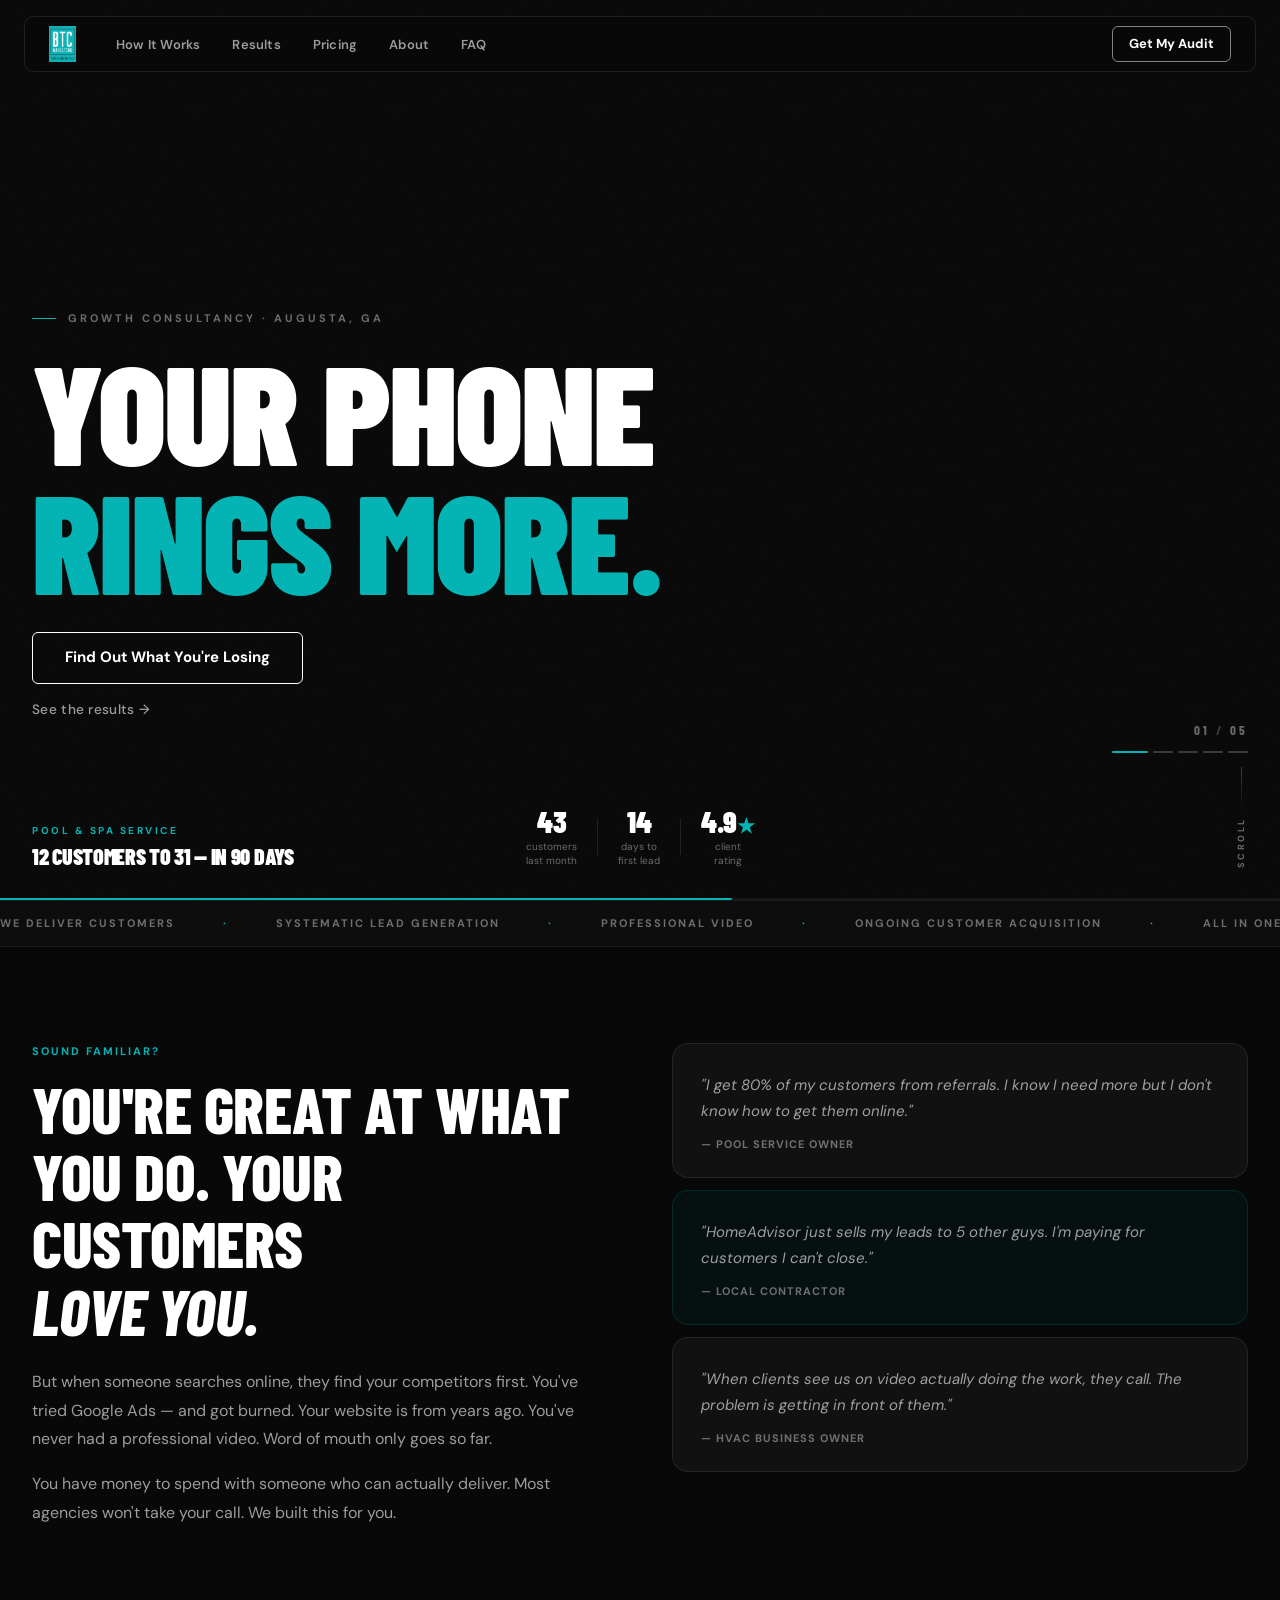
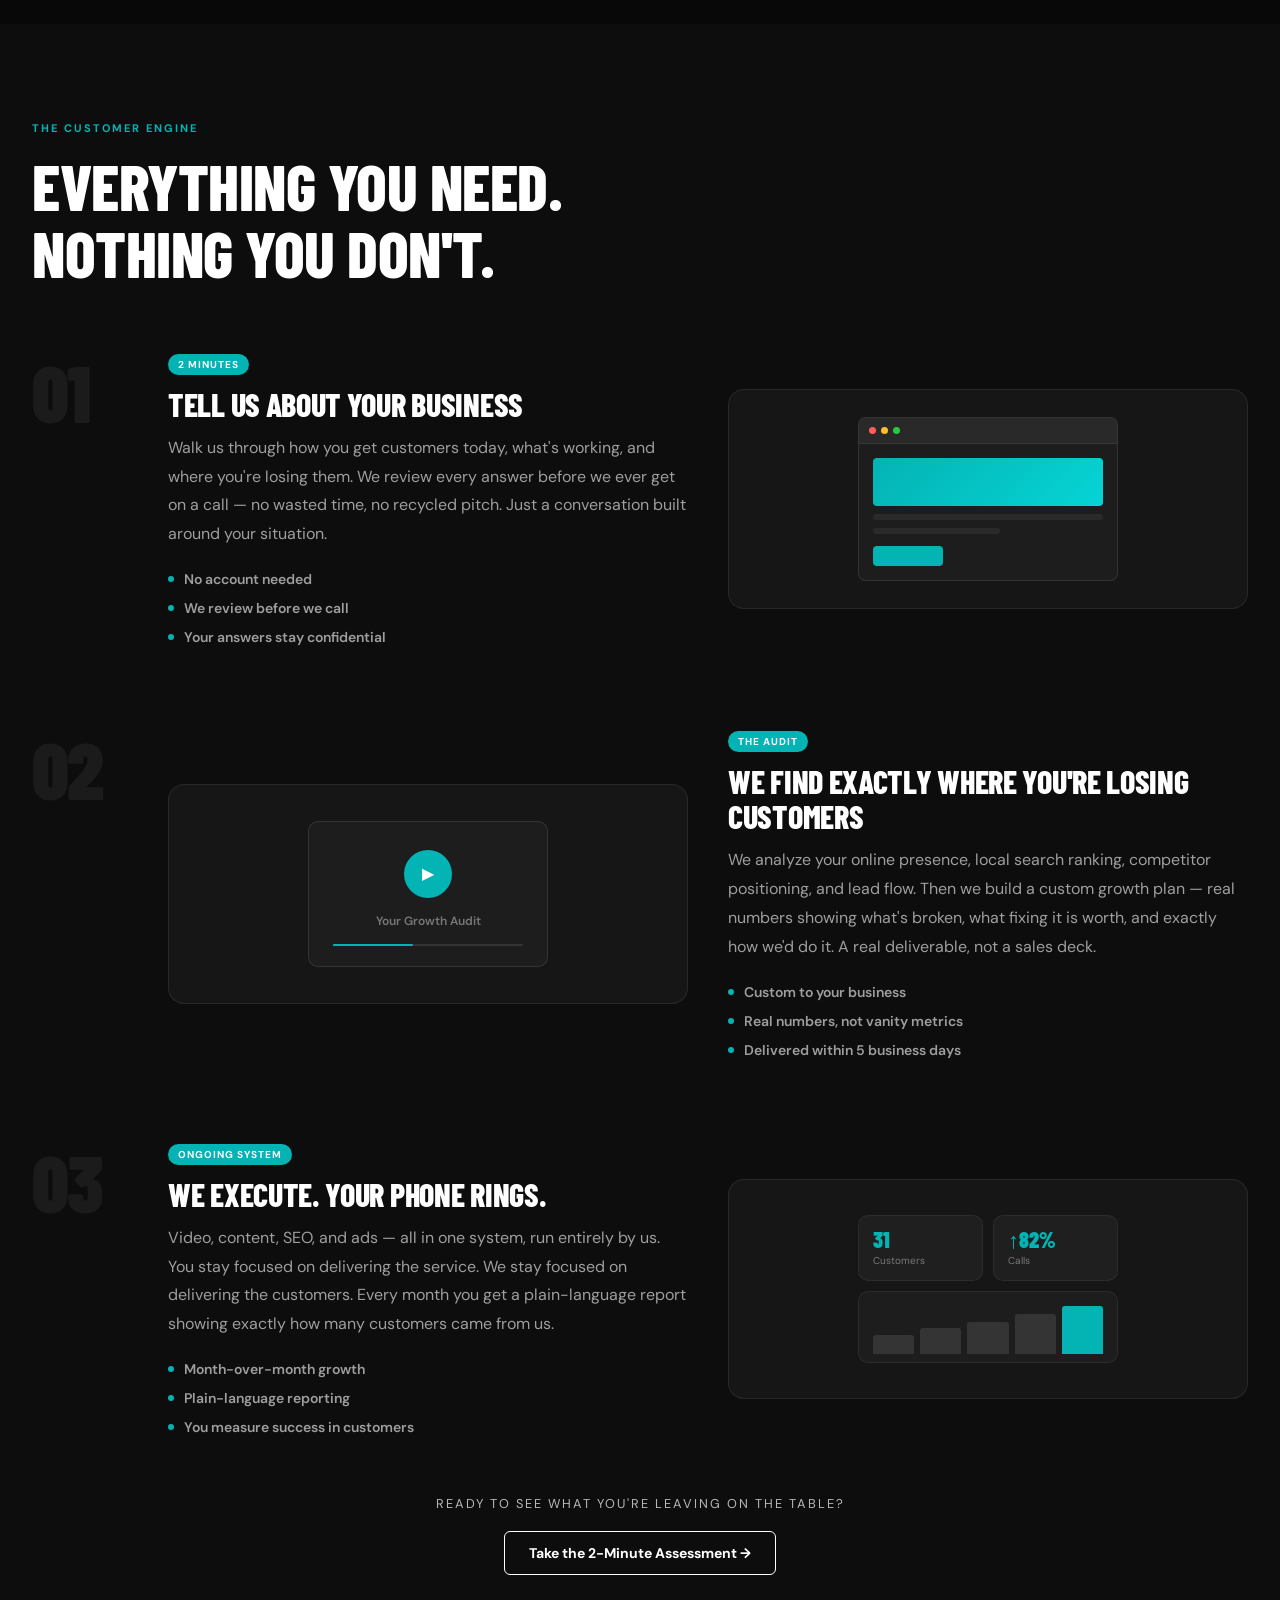
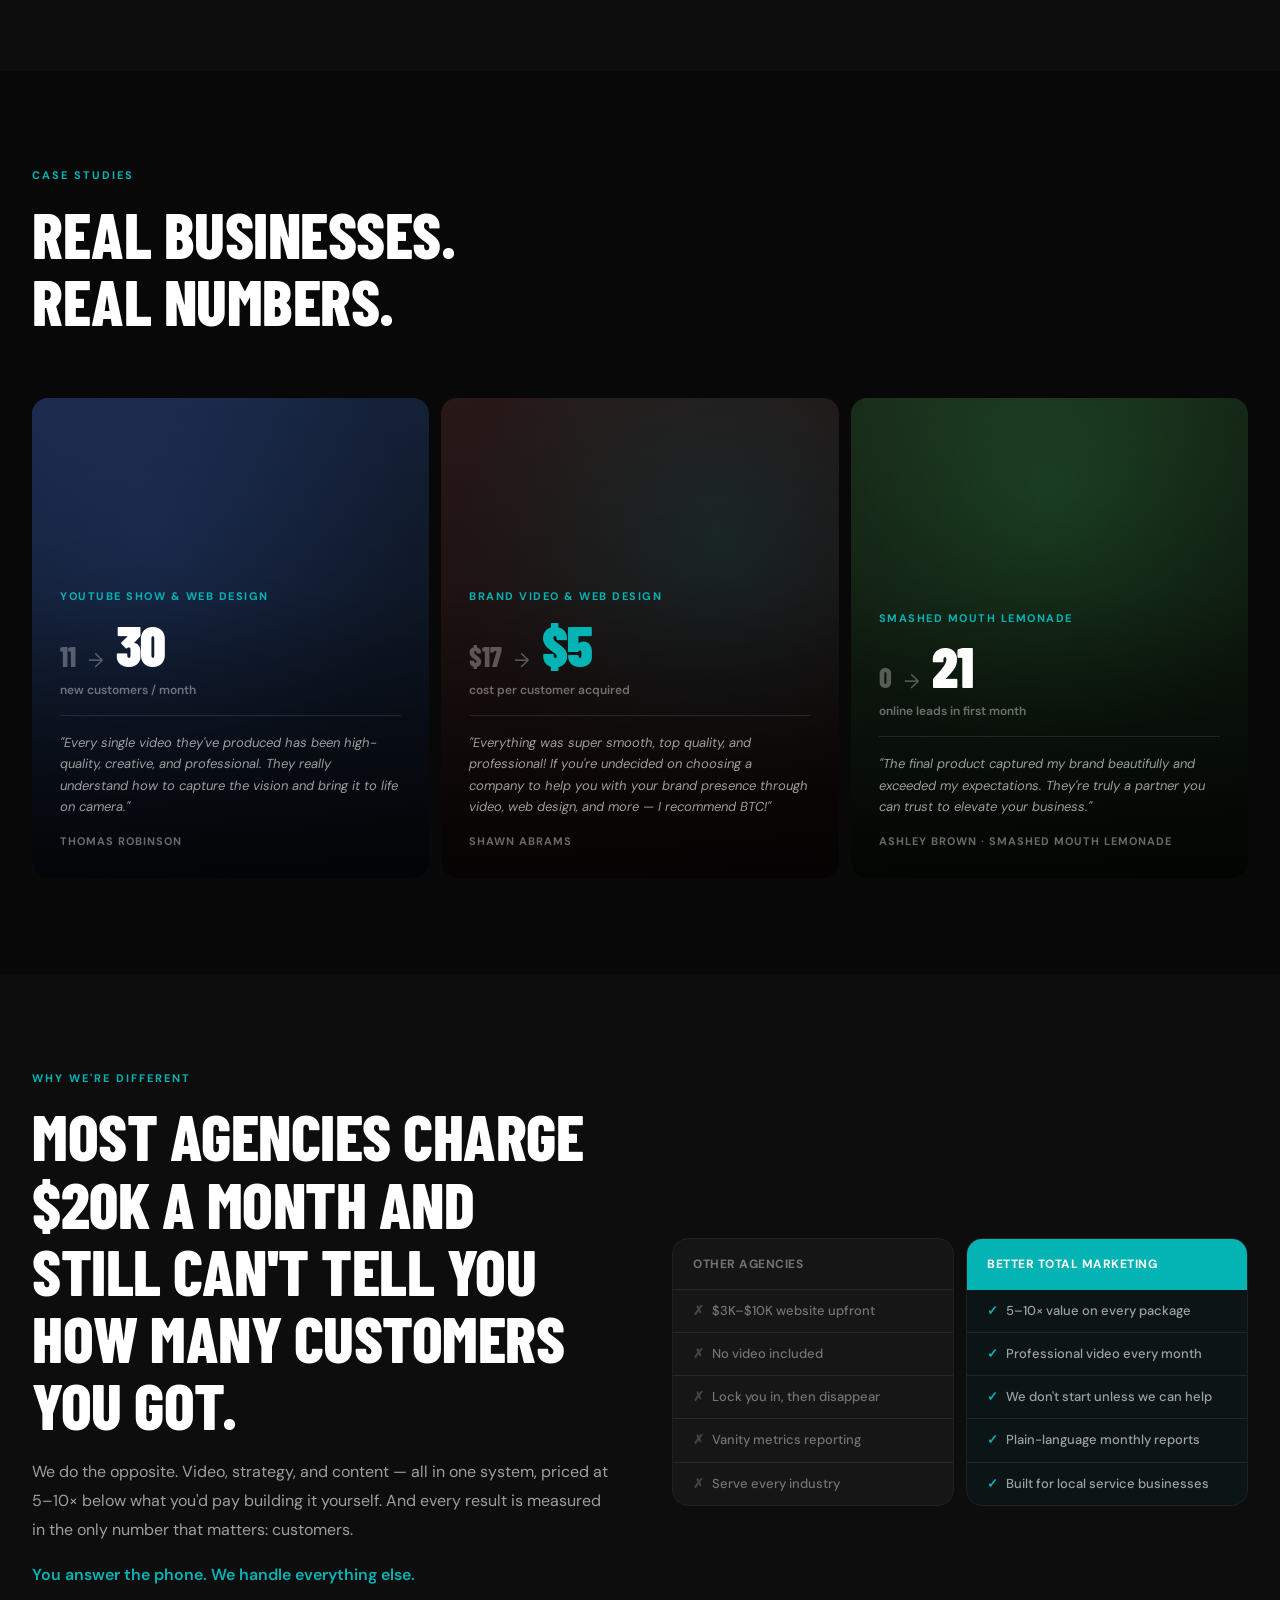
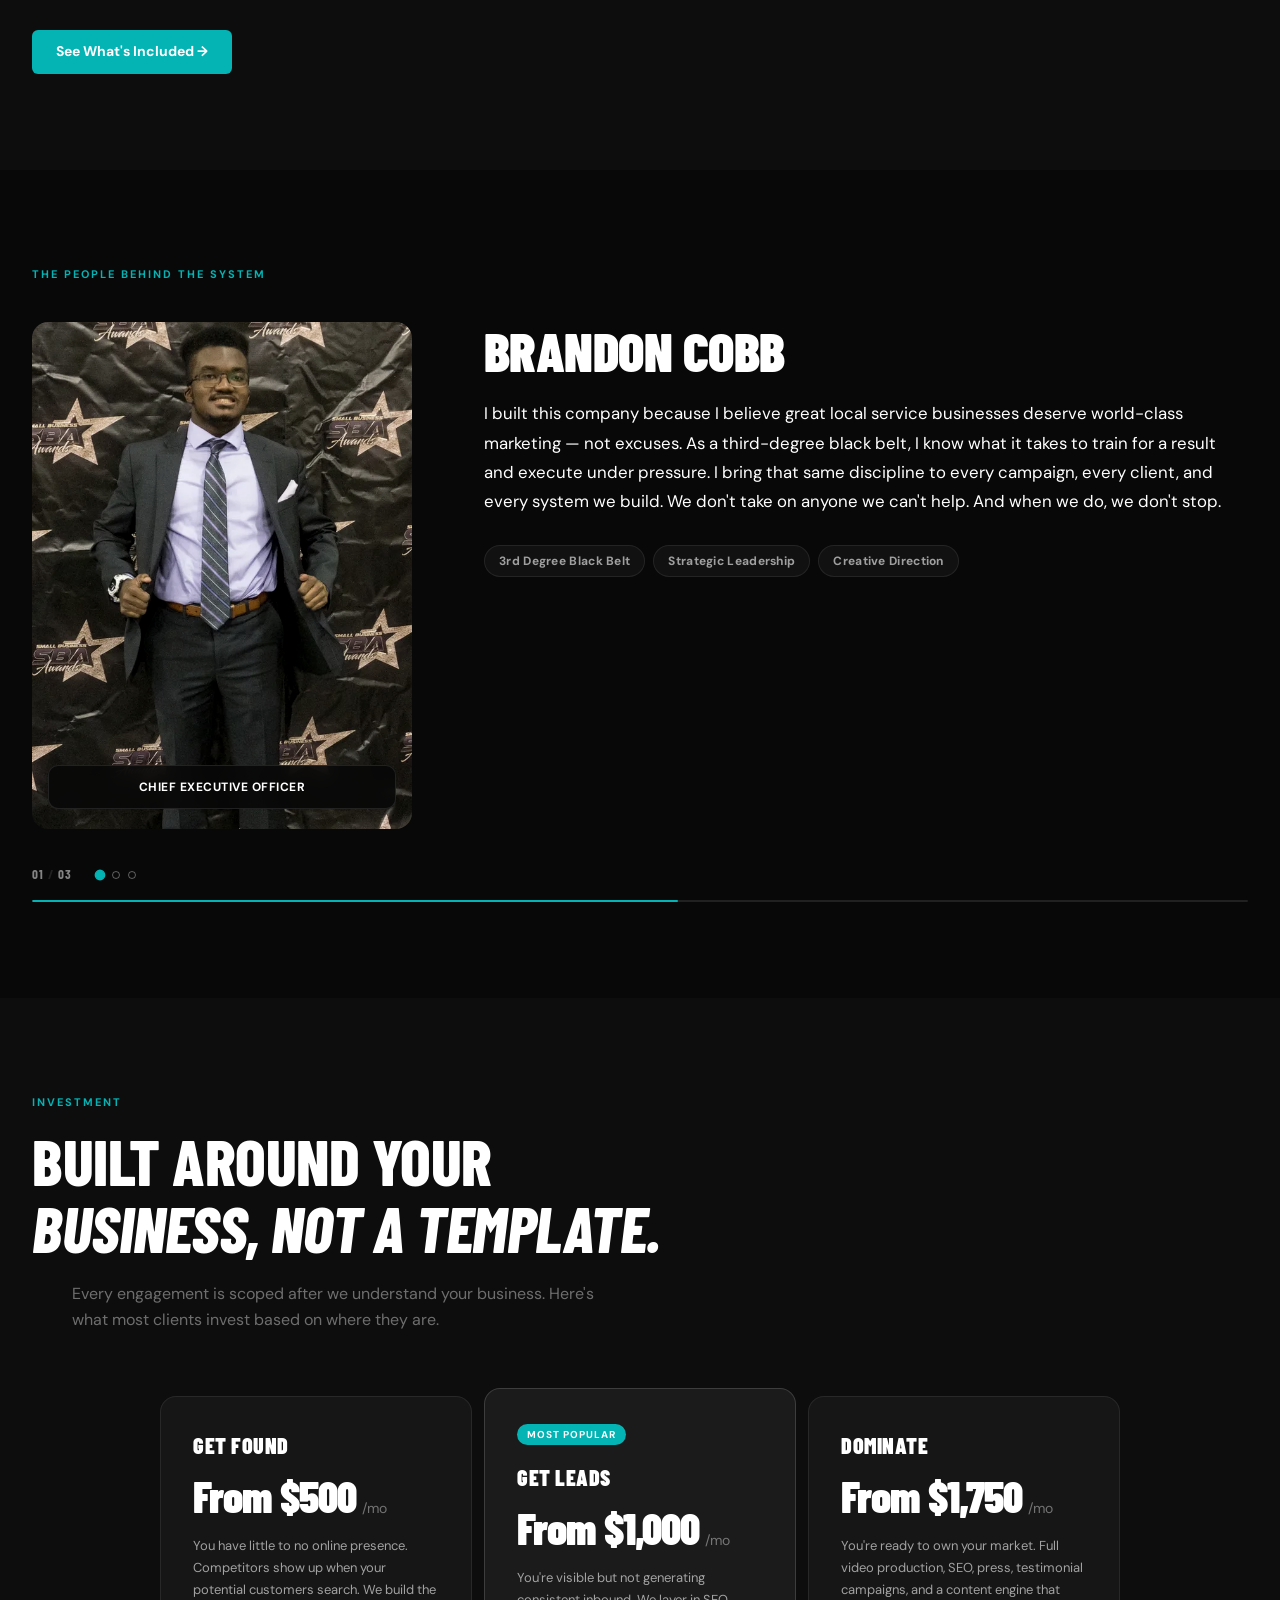
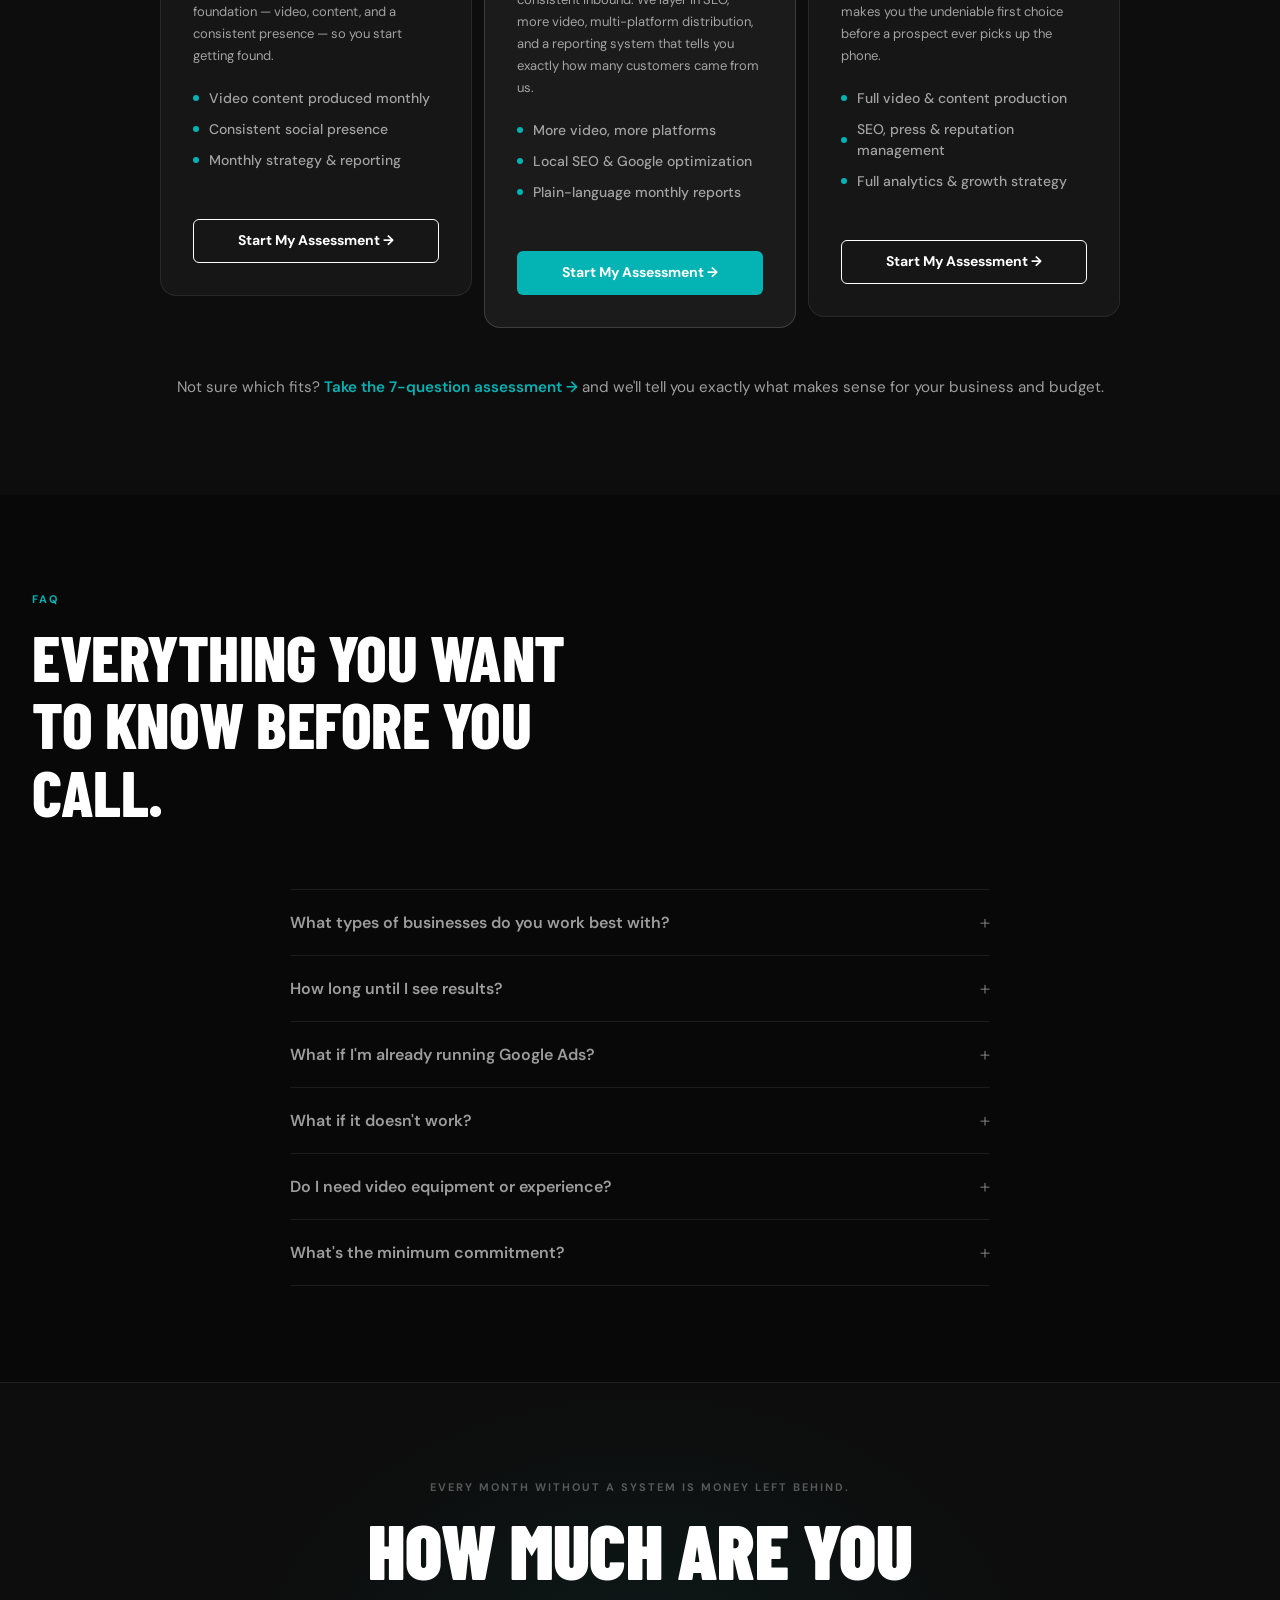
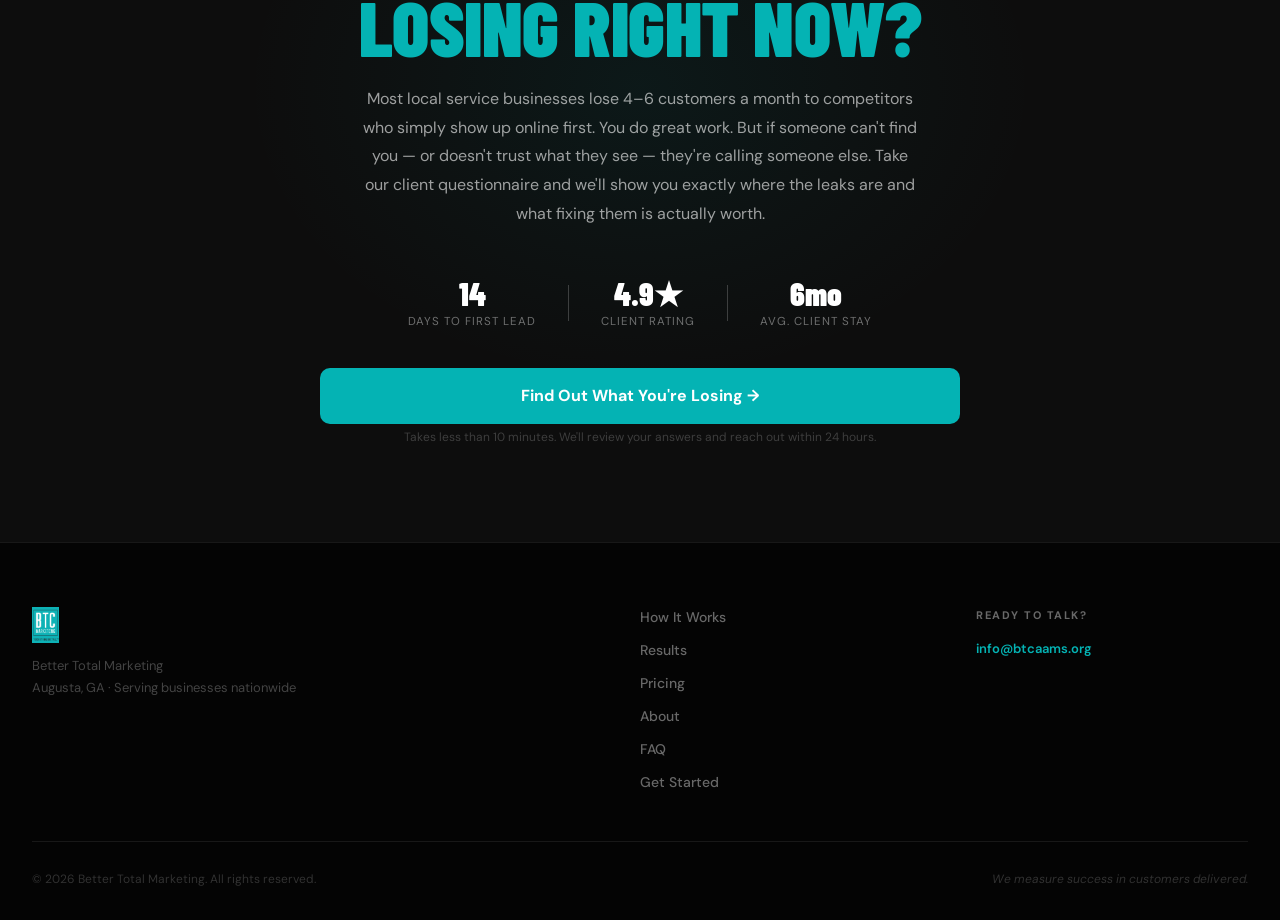
==== index.html @ f5450938 "Initial commit — BTC Media AI Website Co-Authored-By: Claude Sonnet 4.6 <noreply@anthropic.com>" ====
<!DOCTYPE html>
<html lang="en">

<head>
  <meta charset="UTF-8" />
  <meta name="viewport" content="width=device-width, initial-scale=1.0" />
  <title>Better Total Marketing — We Deliver Customers</title>
  <meta name="description"
    content="We shoot the video. We run the system. You just answer the phone. Video-centered marketing for local service businesses that gets your phone ringing." />
  <link rel="preconnect" href="https://fonts.googleapis.com" />
  <link rel="preconnect" href="https://fonts.gstatic.com" crossorigin />
  <link
    href="https://fonts.googleapis.com/css2?family=Barlow+Condensed:wght@400;600;700;800;900&family=DM+Sans:wght@300;400;500;600;700&display=swap"
    rel="stylesheet" />
  <link rel="stylesheet" href="styles.css" />
</head>

<body>

  <!-- ── FLOATING NAV (MURSEE-style glass pill) ── -->
  <header class="nav-wrap">
    <nav class="nav" id="nav">
      <a href="#" class="nav-logo"><img src="images/btc_logo.webp" alt="BTC Logo" class="nav-logo-img" /></a>
      <ul class="nav-links">
        <li><a href="#how">How It Works</a></li>
        <li><a href="#results">Results</a></li>
        <li><a href="#pricing">Pricing</a></li>
        <li><a href="#about">About</a></li>
        <li><a href="#faq">FAQ</a></li>
      </ul>
      <a href="questionnaire.html" class="btn-outline-sm nav-cta">
        <span>Get My Audit</span>
      </a>
      <button class="hamburger" id="hamburger" aria-label="Toggle menu">
        <span></span>
        <span></span>
      </button>
    </nav>
    <div class="mobile-menu" id="mobileMenu">
      <ul>
        <li><a href="#how">How It Works</a></li>
        <li><a href="#results">Results</a></li>
        <li><a href="#pricing">Pricing</a></li>
        <li><a href="#about">About</a></li>
        <li><a href="#faq">FAQ</a></li>
      </ul>
      <a href="questionnaire.html" class="btn-red mobile-cta">Get My Audit →</a>
    </div>
  </header>

  <!-- ── HERO — MURSEE Immersive Full Screen ── -->
  <section class="hero" id="hero">
    <!-- Video background -->
    <video class="hero-video" autoplay muted loop playsinline>
      <source src="video/BTC Website No Logo.mp4" type="video/mp4" />
    </video>
    <!-- Dark vignette overlay -->
    <div class="hero-overlay"></div>
    <!-- Film grain -->
    <div class="hero-grain"></div>

    <!-- Main content block -->
    <div class="hero-content">
      <p class="hero-label">Growth Consultancy &middot; Augusta, GA</p>
      <h1 class="hero-headline" data-reveal>
        Your phone<br />
        <em>rings more.</em>
      </h1>
      <div class="hero-actions" data-reveal>
        <a href="questionnaire.html" class="btn-outline btn-lg">
          <span>Find Out What You're Losing</span>
        </a>
        <a href="#results" class="hero-secondary-cta">See the results →</a>
      </div>
    </div>

    <!-- Bottom MURSEE-style info bar -->
    <div class="hero-bottom">
      <!-- Left: Current case study -->
      <div class="hero-project">
        <div class="hp-niche" id="heroNiche">Pool &amp; Spa Service</div>
        <div class="hp-result is-visible" id="heroResult">12 Customers to 31 — in 90 Days</div>
      </div>

      <!-- Center: Key stats -->
      <div class="hero-stats">
        <div class="hstat">
          <div class="hstat-num" data-count="43">0</div>
          <div class="hstat-label">customers<br />last month</div>
        </div>
        <div class="hstat-div"></div>
        <div class="hstat">
          <div class="hstat-num" data-count="14">0</div>
          <div class="hstat-label">days to<br />first lead</div>
        </div>
        <div class="hstat-div"></div>
        <div class="hstat">
          <div class="hstat-num">4.9<em>★</em></div>
          <div class="hstat-label">client<br />rating</div>
        </div>
      </div>

      <!-- Right: Counter + dot nav + scroll -->
      <div class="hero-nav">
        <div class="hero-counter">
          <span id="heroCurrent">01</span>
          <span class="hc-sep"> / </span>
          <span>05</span>
        </div>
        <div class="hero-dots">
          <button class="hdot is-active" data-slide="0" aria-label="Slide 1"></button>
          <button class="hdot" data-slide="1" aria-label="Slide 2"></button>
          <button class="hdot" data-slide="2" aria-label="Slide 3"></button>
          <button class="hdot" data-slide="3" aria-label="Slide 4"></button>
          <button class="hdot" data-slide="4" aria-label="Slide 5"></button>
        </div>
        <div class="hero-scroll">
          <div class="scroll-line"></div>
          <span>Scroll</span>
        </div>
      </div>
    </div>

    <!-- MURSEE progress bar at very bottom -->
    <div class="hero-bar">
      <div class="hero-bar-fill" id="heroBarFill"></div>
    </div>
  </section>

  <!-- ── TICKER ── -->
  <div class="ticker">
    <div class="ticker-track">
      <span>We Deliver Customers</span>
      <span class="t-dot">·</span>
      <span>Systematic Lead Generation</span>
      <span class="t-dot">·</span>
      <span>Professional Video</span>
      <span class="t-dot">·</span>
      <span>Ongoing Customer Acquisition</span>
      <span class="t-dot">·</span>
      <span>All In One Growth System</span>
      <span class="t-dot">·</span>
      <span>We Deliver Customers</span>
      <span class="t-dot">·</span>
      <span>Systematic Lead Generation</span>
      <span class="t-dot">·</span>
      <span>Professional Video</span>
      <span class="t-dot">·</span>
      <span>Ongoing Customer Acquisition</span>
      <span class="t-dot">·</span>
      <span>All In One Growth System</span>
      <span class="t-dot">·</span>
    </div>
  </div>

  <!-- ── PROBLEM ── -->
  <section class="section" id="problem">
    <div class="container">
      <div class="problem-layout">
        <div class="problem-text" data-reveal>
          <p class="eyebrow">Sound familiar?</p>
          <h2 class="section-headline">You're great at what<br />you do. Your customers<br /><em>love you.</em></h2>
          <p class="body-text">But when someone searches online, they find your competitors first. You've tried Google
            Ads — and got burned. Your website is from years ago. You've never had a professional video. Word of mouth
            only goes so far.</p>
          <p class="body-text mt-4">You have money to spend with someone who can actually deliver. Most agencies won't
            take your call. We built this for you.</p>
        </div>
        <div class="pain-stack" data-reveal>
          <div class="pain-card">
            <div class="pain-quote">"I get 80% of my customers from referrals. I know I need more but I don't know how
              to get them online."</div>
            <div class="pain-src">— Pool service owner</div>
          </div>
          <div class="pain-card pain-card-accent">
            <div class="pain-quote">"HomeAdvisor just sells my leads to 5 other guys. I'm paying for customers I can't
              close."</div>
            <div class="pain-src">— Local contractor</div>
          </div>
          <div class="pain-card">
            <div class="pain-quote">"When clients see us on video actually doing the work, they call. The problem is
              getting in front of them."</div>
            <div class="pain-src">— HVAC business owner</div>
          </div>
        </div>
      </div>
    </div>
  </section>

  <!-- ── HOW IT WORKS ── -->
  <section class="section section-alt" id="how">
    <div class="container">
      <div class="section-header" data-reveal>
        <p class="eyebrow">The Customer Engine</p>
        <h2 class="section-headline">Everything you need.<br />Nothing you don't.</h2>
      </div>
      <div class="steps">
        <div class="step" data-reveal>
          <div class="step-num">01</div>
          <div class="step-body">
            <div class="step-tag">2 Minutes</div>
            <h3 class="step-title">Tell us about your business</h3>
            <p class="body-text">Walk us through how you get customers today, what's working, and where you're losing
              them. We review every answer before we ever get on a call — no wasted time, no recycled pitch. Just a
              conversation built around your situation.</p>
            <ul class="step-list">
              <li>No account needed</li>
              <li>We review before we call</li>
              <li>Your answers stay confidential</li>
            </ul>
          </div>
          <div class="step-visual">
            <div class="mock-browser">
              <div class="mb-bar"><span class="mb-dot r"></span><span class="mb-dot y"></span><span
                  class="mb-dot g"></span></div>
              <div class="mb-body">
                <div class="mb-hero-bar"></div>
                <div class="mb-line"></div>
                <div class="mb-line short"></div>
                <div class="mb-btn"></div>
              </div>
            </div>
          </div>
        </div>

        <div class="step step-flip" data-reveal>
          <div class="step-num">02</div>
          <div class="step-body">
            <div class="step-tag">The Audit</div>
            <h3 class="step-title">We find exactly where you're losing customers</h3>
            <p class="body-text">We analyze your online presence, local search ranking, competitor positioning, and lead
              flow. Then we build a custom growth plan — real numbers showing what's broken, what fixing it is worth,
              and exactly how we'd do it. A real deliverable, not a sales deck.</p>
            <ul class="step-list">
              <li>Custom to your business</li>
              <li>Real numbers, not vanity metrics</li>
              <li>Delivered within 5 business days</li>
            </ul>
          </div>
          <div class="step-visual">
            <div class="mock-video">
              <div class="mv-play">▶</div>
              <div class="mv-title">Your Growth Audit</div>
              <div class="mv-bar">
                <div class="mv-fill"></div>
              </div>
            </div>
          </div>
        </div>

        <div class="step" data-reveal>
          <div class="step-num">03</div>
          <div class="step-body">
            <div class="step-tag">Ongoing System</div>
            <h3 class="step-title">We execute. Your phone rings.</h3>
            <p class="body-text">Video, content, SEO, and ads — all in one system, run entirely by us. You stay focused
              on delivering the service. We stay focused on delivering the customers. Every month you get a plain-language
              report showing exactly how many customers came from us.</p>
            <ul class="step-list">
              <li>Month-over-month growth</li>
              <li>Plain-language reporting</li>
              <li>You measure success in customers</li>
            </ul>
          </div>
          <div class="step-visual">
            <div class="mock-dash">
              <div class="md-row">
                <div class="md-card">
                  <div class="md-num">31</div>
                  <div class="md-lbl">Customers</div>
                </div>
                <div class="md-card">
                  <div class="md-num">↑82%</div>
                  <div class="md-lbl">Calls</div>
                </div>
              </div>
              <div class="md-chart">
                <div class="md-bar md-bar-h1"></div>
                <div class="md-bar md-bar-h2"></div>
                <div class="md-bar md-bar-h3"></div>
                <div class="md-bar md-bar-h4"></div>
                <div class="md-bar md-bar-red md-bar-h5"></div>
              </div>
            </div>
          </div>
        </div>
      </div>

      <!-- Micro-CTA: catches warm scrollers who skipped the hero CTA -->
      <div style="text-align:center; margin-top: 56px;" data-reveal>
        <p style="font-size:0.8rem; letter-spacing:2px; text-transform:uppercase; color:var(--accent); margin-bottom:18px; opacity:0.7;">Ready to see what you're leaving on the table?</p>
        <a href="questionnaire.html" class="btn-outline">
          <span>Take the 2-Minute Assessment →</span>
        </a>
      </div>

    </div>
  </section>

  <!-- ── RESULTS / CASE STUDIES (MURSEE film-card grid) ── -->
  <section class="section" id="results">
    <div class="container">
      <div class="section-header" data-reveal>
        <p class="eyebrow">Case Studies</p>
        <h2 class="section-headline">Real businesses.<br />Real numbers.</h2>
      </div>
      <div class="work-grid">
        <div class="work-card" data-reveal>
          <div class="work-card-bg wc-1"></div>
          <div class="work-card-content">
            <div class="wc-niche">YouTube Show & Web Design</div>
            <div class="wc-metric">
              <span class="wc-before" data-count="12">12</span>
              <span class="wc-arrow">→</span>
              <span class="wc-after" data-count="31">31</span>
            </div>
            <div class="wc-label">new customers / month</div>
            <p class="wc-quote">"Every single video they've produced has been high-quality, creative, and professional. They really understand how to capture the vision and bring it to life on camera."</p>
            <div class="wc-meta">Thomas Robinson</div>
          </div>
        </div>
        <div class="work-card work-card-tall" data-reveal>
          <div class="work-card-bg wc-2"></div>
          <div class="work-card-content">
            <div class="wc-niche">Brand Video & Web Design</div>
            <div class="wc-metric">
              <span class="wc-before" data-count="18" data-prefix="$">$18</span>
              <span class="wc-arrow">→</span>
              <span class="wc-after wc-red" data-count="6" data-prefix="$">$6</span>
            </div>
            <div class="wc-label">cost per customer acquired</div>
            <p class="wc-quote">"Everything was super smooth, top quality, and professional! If you're undecided on choosing a company to help you with your brand presence through video, web design, and more — I recommend BTC!"</p>
            <div class="wc-meta">Shawn Abrams</div>
          </div>
        </div>
        <div class="work-card" data-reveal>
          <div class="work-card-bg wc-3"></div>
          <div class="work-card-content">
            <div class="wc-niche">Smashed Mouth Lemonade</div>
            <div class="wc-metric">
              <span class="wc-before">0</span>
              <span class="wc-arrow">→</span>
              <span class="wc-after" data-count="22">22</span>
            </div>
            <div class="wc-label">online leads in first month</div>
            <p class="wc-quote">"The final product captured my brand beautifully and exceeded my expectations. They're truly a partner you can trust to elevate your business."</p>
            <div class="wc-meta">Ashley Brown · Smashed Mouth Lemonade</div>
          </div>
        </div>
      </div>
    </div>
  </section>

  <!-- ── WHY WE'RE DIFFERENT ── -->
  <section class="section section-alt" id="why">
    <div class="container">
      <div class="free-layout" data-reveal>
        <div class="free-text">
          <p class="eyebrow">Why we're different</p>
          <h2 class="section-headline">Most agencies charge $20K a month and still can't tell you how many customers you
            got.</h2>
          <p class="body-text">We do the opposite. Video, strategy, and content — all in one system, priced at 5–10×
            below what you'd pay building it yourself. And every result is measured in the only number that matters:
            customers.</p>
          <p class="body-text mt-4 text-accent-bold">You answer the phone. We handle everything else.</p>
          <a href="#pricing" class="btn-red btn-standalone">See What's Included →</a>
        </div>
        <div class="compare-wrap">
          <div class="compare-col compare-them">
            <div class="compare-head">Other Agencies</div>
            <div class="compare-row bad">$3K–$10K website upfront</div>
            <div class="compare-row bad">No video included</div>
            <div class="compare-row bad">Lock you in, then disappear</div>
            <div class="compare-row bad">Vanity metrics reporting</div>
            <div class="compare-row bad">Serve every industry</div>
          </div>
          <div class="compare-col compare-us">
            <div class="compare-head">Better Total Marketing</div>
            <div class="compare-row good">5–10× value on every package</div>
            <div class="compare-row good">Professional video every month</div>
            <div class="compare-row good">We don't start unless we can help</div>
            <div class="compare-row good">Plain-language monthly reports</div>
            <div class="compare-row good">Built for local service businesses</div>
          </div>
        </div>
      </div>
    </div>
  </section>

  <!-- ── ABOUT / TEAM ── -->
  <section class="section" id="about">
    <div class="container">
      <div class="team-slider" data-reveal>
        <div class="team-slider-header">
          <p class="eyebrow">The people behind the system</p>
        </div>

        <div class="team-slides-wrap">

          <!-- Brandon Cobb -->
          <div class="team-slide is-active">
            <div class="team-slide-media">
              <img src="images/Brandon Cobb.webp" alt="Brandon Cobb — CEO" class="team-slide-img" />
              <div class="team-slide-badge">Chief Executive Officer</div>
            </div>
            <div class="team-slide-text">
              <h3 class="team-slide-name">Brandon Cobb</h3>
              <p class="team-slide-bio">I built this company because I believe great local service businesses deserve
                world-class marketing — not excuses. As a third-degree black belt, I know what it takes to train for a
                result and execute under pressure. I bring that same discipline to every campaign, every client, and
                every system we build. We don't take on anyone we can't help. And when we do, we don't stop.</p>
              <div class="about-chips">
                <span class="chip">3rd Degree Black Belt</span>
                <span class="chip">Strategic Leadership</span>
                <span class="chip">Creative Direction</span>
              </div>
            </div>
          </div>

          <!-- Jaylin Moore -->
          <div class="team-slide">
            <div class="team-slide-media">
              <img src="images/Jaylin Moore.webp" alt="Jaylin Moore — CMO" class="team-slide-img" />
              <div class="team-slide-badge">Chief Marketing Officer</div>
            </div>
            <div class="team-slide-text">
              <h3 class="team-slide-name">Jaylin Moore</h3>
              <p class="team-slide-bio">I kept seeing the same thing: great local service businesses hemorrhaging money
                on agencies that don't understand them, or avoiding marketing altogether because they've been burned
                before. So I built a system that actually works — no vanity metrics, no recycled templates. Just a clear
                strategy, plain-language reporting, and a content engine that gets your phone ringing consistently.
                Every client I take on, I treat like my own business.</p>
              <div class="about-chips">
                <span class="chip">Outcome-first</span>
                <span class="chip">No vanity metrics</span>
                <span class="chip">Plain-language reporting</span>
              </div>
            </div>
          </div>

          <!-- Martin Pope -->
          <div class="team-slide">
            <div class="team-slide-media">
              <img src="images/Martin Pope.webp" alt="Martin Pope — COO" class="team-slide-img" />
              <div class="team-slide-badge">Chief Operating Officer</div>
            </div>
            <div class="team-slide-text">
              <h3 class="team-slide-name">Martin Pope</h3>
              <p class="team-slide-bio">Every great system needs someone who makes sure it actually runs. That's me. I
                manage the internal operations — from our CRM to client scheduling to video delivery — so nothing falls
                through the cracks. When you work with us, you don't have to chase anyone down. Your content ships on
                time, your strategy stays on track, and the videos look sharp. I make sure of it.</p>
              <div class="about-chips">
                <span class="chip">Operations</span>
                <span class="chip">CRM Management</span>
                <span class="chip">Video Editing</span>
              </div>
            </div>
          </div>

        </div>

        <div class="team-nav">
          <div class="team-counter"><span id="teamCurrent">01</span><span class="hc-sep"> / </span><span>03</span></div>
          <div class="team-dots">
            <button class="tdot is-active" data-tslide="0"></button>
            <button class="tdot" data-tslide="1"></button>
            <button class="tdot" data-tslide="2"></button>
          </div>
        </div>
        <div class="team-bar">
          <div class="team-bar-fill" id="teamBarFill"></div>
        </div>

      </div>
    </div>
  </section>

  <!-- ── INVESTMENT ── -->
  <section class="section section-alt" id="pricing">
    <div class="container">
      <div class="section-header" data-reveal>
        <p class="eyebrow">Investment</p>
        <h2 class="section-headline">Built around your<br /><em>business, not a template.</em></h2>
        <p class="section-sub">Every engagement is scoped after we understand your business. Here's what most clients invest based on where they are.</p>
      </div>

      <div class="pricing-grid pricing-grid-3" data-reveal>

        <!-- Tier 1 -->
        <div class="pricing-card">
          <div class="pc-tier">Get Found</div>
          <div class="pc-price"><span class="pc-amount">From $500</span><span class="pc-label">/mo</span></div>
          <p class="pc-desc">You have little to no online presence. Competitors show up when your potential customers search. We build the foundation — video, content, and a consistent presence — so you start getting found.</p>
          <ul class="pc-list">
            <li>Video content produced monthly</li>
            <li>Consistent social presence</li>
            <li>Monthly strategy &amp; reporting</li>
          </ul>
          <a href="questionnaire.html" class="btn-outline btn-block">Start My Assessment →</a>
        </div>

        <!-- Tier 2 — Featured -->
        <div class="pricing-card pricing-card-feat">
          <div class="pc-badge">Most Popular</div>
          <div class="pc-tier">Get Leads</div>
          <div class="pc-price"><span class="pc-amount">From $1,000</span><span class="pc-label">/mo</span></div>
          <p class="pc-desc">You're visible but not generating consistent inbound. We layer in SEO, more video, multi-platform distribution, and a reporting system that tells you exactly how many customers came from us.</p>
          <ul class="pc-list">
            <li>More video, more platforms</li>
            <li>Local SEO &amp; Google optimization</li>
            <li>Plain-language monthly reports</li>
          </ul>
          <a href="questionnaire.html" class="btn-red btn-block">Start My Assessment →</a>
        </div>

        <!-- Tier 3 -->
        <div class="pricing-card">
          <div class="pc-tier">Dominate</div>
          <div class="pc-price"><span class="pc-amount">From $1,750</span><span class="pc-label">/mo</span></div>
          <p class="pc-desc">You're ready to own your market. Full video production, SEO, press, testimonial campaigns, and a content engine that makes you the undeniable first choice before a prospect ever picks up the phone.</p>
          <ul class="pc-list">
            <li>Full video &amp; content production</li>
            <li>SEO, press &amp; reputation management</li>
            <li>Full analytics &amp; growth strategy</li>
          </ul>
          <a href="questionnaire.html" class="btn-outline btn-block">Start My Assessment →</a>
        </div>

      </div>

      <div class="pricing-footer" data-reveal>
        <p>Not sure which fits? <a href="questionnaire.html" class="pricing-footer-link">Take the 7-question assessment →</a> and we'll tell you exactly what makes sense for your business and budget.</p>
      </div>

    </div>
  </section>

  <!-- ── FAQ ── -->
  <section class="section" id="faq">
    <div class="container">
      <div class="section-header" data-reveal>
        <p class="eyebrow">FAQ</p>
        <h2 class="section-headline">Everything you want<br />to know before you call.</h2>
      </div>
      <div class="faq-list">
        <div class="faq-item" data-reveal>
          <button class="faq-q">What types of businesses do you work best with? <span class="faq-icon">+</span></button>
          <div class="faq-a">
            <p>High-margin local service businesses — pool &amp; spa, HVAC, roofing, landscaping, commercial cleaning,
              junk removal. The common thread: great service, happy customers, and almost no systematic way to get new
              ones online. If that's you, we built this for you. We don't work with tech startups or e-commerce brands.
              That focus is why we're good at what we do.</p>
          </div>
        </div>
        <div class="faq-item" data-reveal>
          <button class="faq-q">How long until I see results? <span class="faq-icon">+</span></button>
          <div class="faq-a">
            <p>Most clients see their first new lead within 14 days of their first campaign going live. Meaningful, consistent
              results build over 60–90 days as SEO compounds and video ads optimize. We measure and report
              this monthly so you always know exactly where you stand.</p>
          </div>
        </div>
        <div class="faq-item" data-reveal>
          <button class="faq-q">What if I'm already running Google Ads? <span class="faq-icon">+</span></button>
          <div class="faq-a">
            <p>Great — we'll audit what's working and what's bleeding. Most businesses running ads without a
              conversion-optimized website and video are paying far too much per lead. We fix the foundation first, then
              your existing ad spend goes further.</p>
          </div>
        </div>
        <div class="faq-item" data-reveal>
          <button class="faq-q">What if it doesn't work? <span class="faq-icon">+</span></button>
          <div class="faq-a">
            <p>We don't take on clients we can't help. Before we start, we review your questionnaire and assess your
              business and local competition. If we don't believe we can deliver real results, we'll tell you and point
              you in the right direction. We'd rather walk away than under-deliver.</p>
          </div>
        </div>
        <div class="faq-item" data-reveal>
          <button class="faq-q">Do I need video equipment or experience? <span class="faq-icon">+</span></button>
          <div class="faq-a">
            <p>None. We handle everything — scheduling, shoot day, editing, and placement. All you need to do is show up
              and do what you do every day. We capture it professionally and turn it into the proof that sells before
              prospects ever call you.</p>
          </div>
        </div>
        <div class="faq-item" data-reveal>
          <button class="faq-q">What's the minimum commitment? <span class="faq-icon">+</span></button>
          <div class="faq-a">
            <p>Six months. Customer acquisition is a compounding system, not a one-month switch. SEO takes time to
              build. Video ads need data to optimize. We need six months to deliver the results we're promising — and
              clients who stay beyond six months almost never leave.</p>
          </div>
        </div>
      </div>
    </div>
  </section>

  <!-- ── QUESTIONNAIRE CTA ── -->
  <section class="section cta-section" id="audit">
    <div class="cta-glow"></div>
    <div class="container">
      <div class="cta-inner" data-reveal>
        <p class="eyebrow eyebrow-dim">Every month without a system is money left behind.</p>
        <h2 class="cta-headline">How much are you<br /><em>losing right now?</em></h2>
        <p class="cta-sub">Most local service businesses lose 4–6 customers a month to competitors who simply show up
          online first. You do great work. But if someone can't find you — or doesn't trust what they see — they're
          calling someone else. Take our client questionnaire and we'll show you exactly where the leaks are
          and what fixing them is actually worth.</p>
        <div class="cta-trust-bar">
          <div class="cta-trust-stat"><span class="cta-trust-num">14</span><span class="cta-trust-label">Days to first lead</span></div>
          <div class="cta-trust-div"></div>
          <div class="cta-trust-stat"><span class="cta-trust-num">4.9★</span><span class="cta-trust-label">Client rating</span></div>
          <div class="cta-trust-div"></div>
          <div class="cta-trust-stat"><span class="cta-trust-num">6mo</span><span class="cta-trust-label">Avg. client stay</span></div>
        </div>
        <a href="questionnaire.html" class="btn-red btn-submit">
          Find Out What You're Losing →
        </a>
        <p class="form-note">Takes less than 10 minutes. We'll review your answers and reach out within 24 hours.</p>
      </div>
    </div>
  </section>

  <!-- ── FOOTER ── -->
  <footer class="footer">
    <div class="container">
      <div class="footer-inner">
        <div class="footer-brand">
          <div class="footer-logo"><img src="images/btc_logo.webp" alt="BTC Logo" class="footer-logo-img" /></div>
          <p>Better Total Marketing<br />Augusta, GA · Serving businesses nationwide</p>
        </div>
        <nav class="footer-links">
          <a href="#how">How It Works</a>
          <a href="#results">Results</a>
          <a href="#pricing">Pricing</a>
          <a href="#about">About</a>
          <a href="#faq">FAQ</a>
          <a href="questionnaire.html">Get Started</a>
        </nav>
        <div class="footer-contact">
          <p class="footer-contact-label">Ready to talk?</p>
          <a href="mailto:info@btcaams.org" class="footer-email">info@btcaams.org</a>
        </div>
      </div>
      <div class="footer-bottom">
        <p>© 2026 Better Total Marketing. All rights reserved.</p>
        <p class="footer-sub">We measure success in customers delivered.</p>
      </div>
    </div>
  </footer>

  <script src="main.js"></script>
</body>

</html>
---- styles.css ----
/* =====================================================================
   BETTER TOTAL MARKETING V3
   Design: MURSEE Films cinematic dark aesthetic
   Content: best_practices.md brand strategy
   ===================================================================== */

/* 0. RESET & TOKENS
--------------------------------------------------------------------- */
*, *::before, *::after { box-sizing: border-box; margin: 0; padding: 0; }

:root {
  --black:    #080808;
  --white:    #ffffff;
  --red:      #04b3b4;
  --red-dark: #038a8b;
  --w60:  rgba(255,255,255,0.60);
  --w40:  rgba(255,255,255,0.40);
  --w20:  rgba(255,255,255,0.20);
  --w10:  rgba(255,255,255,0.10);
  --w06:  rgba(255,255,255,0.06);
  --w04:  rgba(255,255,255,0.04);
  --card-bg:  rgba(255,255,255,0.04);
  --card-bdr: rgba(255,255,255,0.08);

  --font-display: 'Barlow Condensed', 'Arial Narrow', Arial, sans-serif;
  --font-body:    'DM Sans', -apple-system, BlinkMacSystemFont, 'Segoe UI', sans-serif;

  --max-w:  1280px;
  --gutter: 32px;
  --r-sm:   6px;
  --r-md:   10px;
  --r-lg:   16px;
  --r-full: 9999px;
}

html { scroll-behavior: smooth; background: var(--black); }

body {
  font-family: var(--font-body);
  background: var(--black);
  color: var(--white);
  line-height: 1.5;
  -webkit-font-smoothing: antialiased;
  overflow-x: hidden;
  padding-top: 0;
  margin-top: 0;
}

a { text-decoration: none; }
img { display: block; max-width: 100%; }
.mt-4 { margin-top: 1rem; }

/* 1. LAYOUT
--------------------------------------------------------------------- */
.container {
  max-width: var(--max-w);
  margin: 0 auto;
  padding: 0 var(--gutter);
}

.section { padding: 96px 0; }
.section-alt { background: rgba(255,255,255,0.02); }

.section-header {
  max-width: 640px;
  margin-bottom: 64px;
}

/* 2. TYPOGRAPHY
--------------------------------------------------------------------- */
.eyebrow {
  font-family: var(--font-body);
  font-size: 11px;
  font-weight: 700;
  letter-spacing: 2px;
  text-transform: uppercase;
  color: var(--red);
  margin-bottom: 16px;
  display: block;
}

.section-headline {
  font-family: var(--font-display);
  font-size: clamp(40px, 5vw, 64px);
  font-weight: 800;
  line-height: 1.05;
  letter-spacing: -0.5px;
  text-transform: uppercase;
  color: var(--white);
  margin-bottom: 20px;
}

.body-text {
  font-size: 16px;
  line-height: 1.8;
  color: var(--w60);
}

/* 3. BUTTONS
--------------------------------------------------------------------- */

/* MURSEE-style border button: fills from bottom on hover */
.btn-outline {
  display: inline-flex;
  align-items: center;
  justify-content: center;
  position: relative;
  overflow: hidden;
  border: 1px solid var(--white);
  border-radius: var(--r-sm);
  padding: 0 24px;
  height: 44px;
  font-family: var(--font-body);
  font-size: 14px;
  font-weight: 700;
  color: var(--white);
  cursor: pointer;
  transition: color 0.3s ease;
  white-space: nowrap;
}

.btn-outline span { position: relative; z-index: 1; transition: color 0.3s ease; }

.btn-outline::before {
  content: '';
  position: absolute;
  inset: 0;
  background: var(--white);
  transform: scaleY(0);
  transform-origin: bottom;
  transition: transform 0.3s cubic-bezier(0.4, 0, 0.2, 1);
}

.btn-outline:hover::before { transform: scaleY(1); }
.btn-outline:hover span, .btn-outline:hover { color: var(--black); }

.btn-outline-sm {
  display: inline-flex;
  align-items: center;
  justify-content: center;
  position: relative;
  overflow: hidden;
  border: 1px solid rgba(255,255,255,0.5);
  border-radius: var(--r-sm);
  padding: 0 16px;
  height: 36px;
  font-family: var(--font-body);
  font-size: 13px;
  font-weight: 700;
  color: var(--white);
  cursor: pointer;
  transition: color 0.25s, background 0.25s, border-color 0.25s;
  white-space: nowrap;
}

.btn-outline-sm span { position: relative; z-index: 1; transition: color 0.25s; }

.btn-outline-sm::before {
  content: '';
  position: absolute;
  inset: 0;
  background: var(--white);
  transform: scaleY(0);
  transform-origin: bottom;
  transition: transform 0.25s cubic-bezier(0.4, 0, 0.2, 1);
}

.btn-outline-sm:hover::before { transform: scaleY(1); }
.btn-outline-sm:hover span, .btn-outline-sm:hover { color: var(--black); }

/* Red filled button */
.btn-red {
  display: inline-flex;
  align-items: center;
  justify-content: center;
  background: var(--red);
  color: var(--white);
  border: none;
  border-radius: var(--r-sm);
  padding: 0 24px;
  height: 44px;
  font-family: var(--font-body);
  font-size: 14px;
  font-weight: 700;
  cursor: pointer;
  transition: background 0.15s;
  white-space: nowrap;
}
.btn-red:hover { background: var(--red-dark); }

.btn-lg { height: 52px; font-size: 15px; padding: 0 32px; }
.btn-block { width: 100%; margin-top: 24px; justify-content: center; }

/* Ghost text link */
.btn-ghost-text {
  font-size: 14px;
  font-weight: 600;
  color: var(--w60);
  transition: color 0.2s;
  cursor: pointer;
}
.btn-ghost-text:hover { color: var(--white); }

/* 4. FLOATING NAV (MURSEE glass pill)
--------------------------------------------------------------------- */
.nav-wrap {
  position: fixed;
  top: 16px;
  left: 0;
  right: 0;
  padding: 0 24px;
  z-index: 500;
  display: flex;
  flex-direction: column;
  align-items: center;
}

.nav {
  width: 100%;
  max-width: var(--max-w);
  height: 56px;
  display: flex;
  align-items: center;
  gap: 40px;
  padding: 0 24px;
  background: rgba(8,8,8,0.65);
  backdrop-filter: blur(16px);
  -webkit-backdrop-filter: blur(16px);
  border: 1px solid var(--w10);
  border-radius: var(--r-md);
  transition: background 0.2s, border-color 0.2s;
}

.nav.is-scrolled {
  background: rgba(8,8,8,0.85);
  border-color: var(--w20);
}

.nav-logo {
  flex-shrink: 0;
  display: flex;
  align-items: center;
}

.nav-logo-img {
  height: 36px;
  width: auto;
  display: block;
}

.nav-links {
  display: flex;
  align-items: center;
  gap: 32px;
  list-style: none;
  flex: 1;
}

.nav-links a {
  font-size: 13px;
  font-weight: 600;
  color: var(--w60);
  transition: color 0.15s;
  letter-spacing: 0.2px;
}
.nav-links a:hover { color: var(--white); }

.nav-cta { margin-left: auto; flex-shrink: 0; }

/* Hamburger — 2-line MURSEE style */
.hamburger {
  display: none;
  flex-direction: column;
  justify-content: center;
  align-items: flex-end;
  width: 36px;
  height: 36px;
  background: none;
  border: none;
  cursor: pointer;
  gap: 6px;
  margin-left: auto;
}

.hamburger span {
  display: block;
  height: 1px;
  background: var(--white);
  transition: all 0.3s ease;
}
.hamburger span:nth-child(1) { width: 24px; }
.hamburger span:nth-child(2) { width: 16px; }

.hamburger.is-open span:nth-child(1) { width: 22px; transform: translateY(3.5px) rotate(45deg); }
.hamburger.is-open span:nth-child(2) { width: 22px; transform: translateY(-3.5px) rotate(-45deg); }

/* Mobile menu */
.mobile-menu {
  display: none;
  flex-direction: column;
  gap: 0;
  width: 100%;
  max-width: var(--max-w);
  background: rgba(8,8,8,0.95);
  backdrop-filter: blur(16px);
  border: 1px solid var(--w10);
  border-top: none;
  border-radius: 0 0 var(--r-md) var(--r-md);
  padding: 16px 24px 24px;
}

.mobile-menu.is-open { display: flex; }

.mobile-menu ul { list-style: none; display: flex; flex-direction: column; gap: 0; }

.mobile-menu a {
  display: block;
  font-size: 16px;
  font-weight: 600;
  color: var(--w60);
  padding: 14px 0;
  border-bottom: 1px solid var(--w06);
  transition: color 0.15s;
}
.mobile-menu a:hover { color: var(--white); }
.mobile-menu ul a:last-child { border-bottom: none; }

.mobile-cta { margin-top: 20px; align-self: flex-start; }

/* 5. HERO — MURSEE Immersive Full Screen
--------------------------------------------------------------------- */
.hero {
  position: relative;
  height: 100svh;
  min-height: 620px;
  overflow: hidden;
  display: flex;
  flex-direction: column;
  justify-content: flex-end;
  padding-bottom: 180px;
}

/* Video background */
.hero-video {
  position: absolute;
  inset: 0;
  width: 100%;
  height: 100%;
  object-fit: cover;
  z-index: 0;
}

/* Gradient overlay for text legibility */
.hero-overlay {
  position: absolute;
  inset: 0;
  background: linear-gradient(
    to bottom,
    rgba(8,8,8,0.35) 0%,
    rgba(8,8,8,0.10) 35%,
    rgba(8,8,8,0.55) 70%,
    rgba(8,8,8,0.92) 100%
  );
  z-index: 1;
  pointer-events: none;
}

/* Film grain texture */
.hero-grain {
  position: absolute;
  inset: 0;
  background-image: url("data:image/svg+xml,%3Csvg viewBox='0 0 256 256' xmlns='http://www.w3.org/2000/svg'%3E%3Cfilter id='n'%3E%3CfeTurbulence type='fractalNoise' baseFrequency='0.9' numOctaves='4' stitchTiles='stitch'/%3E%3C/filter%3E%3Crect width='100%25' height='100%25' filter='url(%23n)' opacity='1'/%3E%3C/svg%3E");
  background-repeat: repeat;
  background-size: 200px 200px;
  opacity: 0.022;
  pointer-events: none;
  z-index: 2;
}

/* Main content — sits in flex flow, pushed above hero-bottom */
.hero-content {
  position: relative;
  z-index: 3;
  width: 100%;
  max-width: var(--max-w);
  margin: 0 auto;
  padding: 0 var(--gutter);
}

/* Hero label (MURSEE small uppercase) */
.hero-label {
  font-size: 11px;
  font-weight: 700;
  letter-spacing: 3px;
  text-transform: uppercase;
  color: var(--w40);
  margin-bottom: 18px;
  display: flex;
  align-items: center;
  gap: 12px;
}

.hero-label::before {
  content: '';
  display: inline-block;
  width: 24px;
  height: 1px;
  background: var(--red);
  flex-shrink: 0;
}

/* Giant Barlow Condensed headline */
.hero-headline {
  font-family: var(--font-display);
  font-size: clamp(72px, 11vw, 148px);
  font-weight: 900;
  line-height: 0.92;
  letter-spacing: -2px;
  text-transform: uppercase;
  color: var(--white);
  margin-bottom: 28px;
}

.hero-headline em {
  font-style: normal;
  color: var(--red);
  display: block;
}

.hero-actions {
  display: flex;
  flex-direction: column;
  align-items: flex-start;
  gap: 16px;
}

.hero-secondary-cta {
  font-family: var(--font-body);
  font-size: 0.85rem;
  font-weight: 500;
  color: var(--w60);
  letter-spacing: 0.3px;
  transition: color 0.2s;
  text-decoration: none;
}

.hero-secondary-cta:hover {
  color: var(--white);
}

/* Bottom MURSEE info bar */
.hero-bottom {
  position: absolute;
  bottom: 0;
  left: 50%;
  transform: translateX(-50%);
  display: grid;
  grid-template-columns: 1fr auto 1fr;
  align-items: end;
  gap: 32px;
  width: 100%;
  max-width: var(--max-w);
  padding: 0 var(--gutter) 32px;
  z-index: 3;
}

/* Left: rotating case study info */
.hero-project { min-width: 0; }

.hp-niche {
  font-size: 10px;
  font-weight: 700;
  letter-spacing: 2.5px;
  text-transform: uppercase;
  color: var(--red);
  margin-bottom: 6px;
}

.hp-result {
  font-family: var(--font-display);
  font-size: 22px;
  font-weight: 900;
  color: var(--white);
  text-transform: uppercase;
  letter-spacing: -0.3px;
  line-height: 1.1;
  opacity: 0;
  transform: translateY(10px);
  transition: opacity 0.4s ease, transform 0.4s ease;
}

.hp-result.is-visible {
  opacity: 1;
  transform: translateY(0);
}

/* Center: key stats */
.hero-stats {
  display: flex;
  align-items: center;
  gap: 20px;
  justify-content: center;
  flex-shrink: 0;
}

.hstat { text-align: center; }

.hstat-num {
  font-family: var(--font-display);
  font-size: 30px;
  font-weight: 900;
  color: var(--white);
  line-height: 1;
  letter-spacing: -0.5px;
}

.hstat-num em { color: var(--red); font-style: normal; font-size: 0.65em; }

.hstat-label {
  font-size: 10px;
  color: var(--w40);
  line-height: 1.4;
  margin-top: 4px;
  text-align: center;
}

.hstat-div {
  width: 1px;
  height: 36px;
  background: var(--w10);
  flex-shrink: 0;
}

/* Right: counter + dot nav + scroll hint */
.hero-nav {
  display: flex;
  flex-direction: column;
  align-items: flex-end;
  gap: 14px;
}

.hero-counter {
  font-family: var(--font-display);
  font-size: 13px;
  font-weight: 700;
  letter-spacing: 3px;
  color: var(--w40);
  line-height: 1;
}

.hc-sep { color: var(--w20); }

/* MURSEE-style dash dots */
.hero-dots {
  display: flex;
  gap: 5px;
  align-items: center;
}

.hdot {
  height: 2px;
  width: 20px;
  background: rgba(255,255,255,0.2);
  border: none;
  border-radius: 2px;
  cursor: pointer;
  padding: 0;
  transition: background 0.3s ease, width 0.3s ease;
}

.hdot.is-active {
  background: var(--red);
  width: 36px;
}

/* Vertical scroll hint */
.hero-scroll {
  display: flex;
  flex-direction: column;
  align-items: center;
  gap: 6px;
}

.scroll-line {
  width: 1px;
  height: 44px;
  background: linear-gradient(to bottom, var(--w20), transparent);
}

.hero-scroll span {
  font-size: 9px;
  font-weight: 700;
  letter-spacing: 2.5px;
  text-transform: uppercase;
  color: var(--w40);
  writing-mode: vertical-lr;
  transform: rotate(180deg);
}

/* Bottom progress bar (MURSEE — driven by slider) */
.hero-bar {
  position: absolute;
  bottom: 0;
  left: 0;
  right: 0;
  height: 2px;
  background: rgba(255,255,255,0.06);
  z-index: 4;
}

.hero-bar-fill {
  height: 100%;
  width: 0%;
  background: var(--red);
  border-radius: 0 2px 2px 0;
}

/* 6. TICKER
--------------------------------------------------------------------- */
.ticker {
  border-top: 1px solid var(--w06);
  border-bottom: 1px solid var(--w06);
  padding: 14px 0;
  overflow: hidden;
  background: rgba(255,255,255,0.02);
}

.ticker-track {
  display: flex;
  width: max-content;
  gap: 48px;
  animation: ticker 32s linear infinite;
  white-space: nowrap;
}

.ticker-track span {
  font-size: 11px;
  font-weight: 700;
  letter-spacing: 2px;
  text-transform: uppercase;
  color: var(--w40);
}

.t-dot { color: var(--red) !important; }

@keyframes ticker {
  from { transform: translateX(0); }
  to   { transform: translateX(-50%); }
}

/* 7. PROBLEM SECTION
--------------------------------------------------------------------- */
.problem-layout {
  display: grid;
  grid-template-columns: 1fr 1fr;
  gap: 64px;
  align-items: start;
}

.problem-text .section-headline { margin-bottom: 24px; }

.pain-stack { display: flex; flex-direction: column; gap: 12px; }

.pain-card {
  background: var(--card-bg);
  border: 1px solid var(--card-bdr);
  border-radius: var(--r-lg);
  padding: 28px 28px 24px;
}

.pain-card-accent {
  background: rgba(4,179,180,0.05);
  border-color: rgba(4,179,180,0.15);
}

.pain-quote {
  font-size: 15px;
  line-height: 1.75;
  color: var(--w60);
  font-style: italic;
  margin-bottom: 12px;
}

.pain-src {
  font-size: 11px;
  font-weight: 700;
  letter-spacing: 1px;
  text-transform: uppercase;
  color: var(--w40);
}

/* 8. HOW IT WORKS
--------------------------------------------------------------------- */
.steps { display: flex; flex-direction: column; gap: 80px; }

.step {
  display: grid;
  grid-template-columns: 96px 1fr 1fr;
  gap: 40px;
  align-items: center;
}

.step-flip .step-body  { order: 1; }
.step-flip .step-visual { order: 0; grid-column: 2; }
.step-flip .step-num   { order: -1; grid-column: 1; }

/* Reorder for flip */
.step-flip {
  grid-template-areas: "num visual body";
}
.step-flip .step-num    { grid-area: num; }
.step-flip .step-visual { grid-area: visual; }
.step-flip .step-body   { grid-area: body; }

.step-num {
  font-family: var(--font-display);
  font-size: 80px;
  font-weight: 900;
  color: rgba(255,255,255,0.06);
  line-height: 1;
  letter-spacing: -2px;
  user-select: none;
  align-self: flex-start;
}

.step-tag {
  display: inline-block;
  background: var(--red);
  color: var(--white);
  font-size: 10px;
  font-weight: 700;
  letter-spacing: 1px;
  text-transform: uppercase;
  padding: 3px 10px;
  border-radius: var(--r-full);
  margin-bottom: 12px;
}

.step-title {
  font-family: var(--font-display);
  font-size: 32px;
  font-weight: 800;
  text-transform: uppercase;
  letter-spacing: -0.3px;
  color: var(--white);
  margin-bottom: 12px;
  line-height: 1.1;
}

.step-body .body-text { margin-bottom: 20px; }

.step-list {
  list-style: none;
  display: flex;
  flex-direction: column;
  gap: 8px;
}

.step-list li {
  display: flex;
  align-items: center;
  gap: 10px;
  font-size: 14px;
  font-weight: 600;
  color: var(--w60);
}

.step-list li::before {
  content: '';
  width: 6px;
  height: 6px;
  border-radius: 50%;
  background: var(--red);
  flex-shrink: 0;
}

/* Step visuals */
.step-visual {
  display: flex;
  align-items: center;
  justify-content: center;
  min-height: 220px;
  background: var(--card-bg);
  border: 1px solid var(--card-bdr);
  border-radius: var(--r-lg);
  padding: 24px;
}

/* Browser mockup */
.mock-browser {
  width: 100%;
  max-width: 260px;
  background: rgba(255,255,255,0.03);
  border: 1px solid var(--w10);
  border-radius: 8px;
  overflow: hidden;
}

.mb-bar {
  height: 26px;
  background: rgba(255,255,255,0.05);
  border-bottom: 1px solid var(--w06);
  display: flex;
  align-items: center;
  gap: 5px;
  padding: 0 10px;
}

.mb-dot {
  width: 7px; height: 7px; border-radius: 50%;
}
.mb-dot.r { background: #ff5f57; }
.mb-dot.y { background: #febc2e; }
.mb-dot.g { background: #28c840; }

.mb-body { padding: 14px; display: flex; flex-direction: column; gap: 8px; }

.mb-hero-bar {
  height: 48px;
  background: linear-gradient(135deg, var(--red) 0%, #06d4d5 100%);
  border-radius: 4px;
}

.mb-line {
  height: 6px;
  background: var(--w06);
  border-radius: var(--r-full);
}
.mb-line.short { width: 55%; }
.mb-btn {
  height: 20px;
  width: 70px;
  background: var(--red);
  border-radius: 4px;
  margin-top: 4px;
}

/* Video mockup */
.mock-video {
  width: 100%;
  max-width: 240px;
  background: rgba(255,255,255,0.03);
  border: 1px solid var(--w10);
  border-radius: var(--r-md);
  padding: 28px 24px 20px;
  display: flex;
  flex-direction: column;
  align-items: center;
  gap: 14px;
}

.mv-play {
  width: 48px; height: 48px;
  background: var(--red);
  border-radius: 50%;
  display: flex; align-items: center; justify-content: center;
  font-size: 16px;
  color: var(--white);
}

.mv-title { font-size: 12px; font-weight: 600; color: var(--w40); }

.mv-bar { width: 100%; height: 2px; background: var(--w10); border-radius: var(--r-full); }
.mv-fill { width: 42%; height: 100%; background: var(--red); border-radius: var(--r-full); }

/* Dashboard mockup */
.mock-dash { width: 100%; max-width: 260px; display: flex; flex-direction: column; gap: 10px; }

.md-row { display: grid; grid-template-columns: 1fr 1fr; gap: 10px; }

.md-card {
  background: rgba(255,255,255,0.04);
  border: 1px solid var(--w06);
  border-radius: var(--r-md);
  padding: 12px 14px;
}

.md-num {
  font-family: var(--font-display);
  font-size: 22px;
  font-weight: 900;
  color: var(--red);
  line-height: 1;
}

.md-lbl { font-size: 10px; color: var(--w40); margin-top: 3px; }

.md-chart {
  background: rgba(255,255,255,0.03);
  border: 1px solid var(--w06);
  border-radius: var(--r-md);
  padding: 12px 14px 8px;
  display: flex;
  align-items: flex-end;
  gap: 6px;
  height: 72px;
}

.md-bar {
  flex: 1;
  background: var(--w10);
  border-radius: 3px 3px 0 0;
}
.md-bar-red  { background: var(--red); }
.md-bar-h1   { height: 38%; }
.md-bar-h2   { height: 52%; }
.md-bar-h3   { height: 65%; }
.md-bar-h4   { height: 80%; }
.md-bar-h5   { height: 96%; }

/* 9. RESULTS / WORK GRID (MURSEE film cards)
--------------------------------------------------------------------- */
.work-grid {
  display: grid;
  grid-template-columns: repeat(3, 1fr);
  gap: 12px;
  align-items: stretch;
}

.work-card {
  position: relative;
  border-radius: var(--r-lg);
  overflow: hidden;
  min-height: 360px;
  display: flex;
  flex-direction: column;
  justify-content: flex-end;
  cursor: pointer;
  transition: transform 0.3s ease;
}

.work-card:hover { transform: scale(1.01); }
.work-card.work-card-tall { min-height: 480px; }

/* Film-style gradient background for each card */
.work-card-bg {
  position: absolute;
  inset: 0;
  z-index: 0;
}

/* Overlay gradient to ensure text legibility */
.work-card::after {
  content: '';
  position: absolute;
  inset: 0;
  background: linear-gradient(to top, rgba(0,0,0,0.85) 0%, rgba(0,0,0,0.2) 60%, rgba(0,0,0,0.05) 100%);
  z-index: 1;
}

.wc-1 { background: linear-gradient(145deg, #1a2a4a 0%, #0d1520 100%); }
.wc-2 { background: linear-gradient(145deg, #2a1a1a 0%, #1a0d0d 100%); }
.wc-3 { background: linear-gradient(145deg, #1a2a1a 0%, #0d1a0d 100%); }

/* Decorative pattern for card backgrounds */
.wc-1::before, .wc-2::before, .wc-3::before {
  content: '';
  position: absolute;
  inset: 0;
  opacity: 0.15;
}
.wc-1::before { background: radial-gradient(circle at 30% 30%, #4a80ff, transparent 60%); }
.wc-2::before { background: radial-gradient(circle at 70% 30%, var(--red), transparent 60%); }
.wc-3::before { background: radial-gradient(circle at 50% 20%, #4aff80, transparent 60%); }

.work-card-content {
  position: relative;
  z-index: 2;
  padding: 28px;
}

.wc-niche {
  font-size: 11px;
  font-weight: 700;
  letter-spacing: 1.5px;
  text-transform: uppercase;
  color: var(--red);
  margin-bottom: 12px;
}

.wc-metric {
  display: flex;
  align-items: baseline;
  gap: 12px;
  margin-bottom: 4px;
}

.wc-before {
  font-family: var(--font-display);
  font-size: 28px;
  font-weight: 800;
  color: rgba(255,255,255,0.3);
}

.wc-arrow {
  font-size: 20px;
  color: rgba(255,255,255,0.3);
}

.wc-after {
  font-family: var(--font-display);
  font-size: 56px;
  font-weight: 900;
  color: var(--white);
  line-height: 1;
  letter-spacing: -1px;
}

.wc-red { color: var(--red); }

.wc-label {
  font-size: 12px;
  font-weight: 600;
  color: var(--w40);
  margin-bottom: 16px;
}

.wc-quote {
  font-size: 13px;
  line-height: 1.65;
  color: var(--w60);
  font-style: italic;
  margin-bottom: 16px;
  padding-top: 16px;
  border-top: 1px solid rgba(255,255,255,0.1);
}

.wc-meta {
  font-size: 11px;
  font-weight: 700;
  letter-spacing: 1px;
  text-transform: uppercase;
  color: var(--w40);
}

/* 10. FREE WEBSITE SECTION
--------------------------------------------------------------------- */
.free-layout {
  display: grid;
  grid-template-columns: 1fr 1fr;
  gap: 64px;
  align-items: center;
}

.compare-wrap {
  display: grid;
  grid-template-columns: 1fr 1fr;
  gap: 12px;
}

.compare-col {
  border-radius: var(--r-lg);
  overflow: hidden;
  border: 1px solid var(--card-bdr);
}

.compare-head {
  padding: 16px 20px;
  font-size: 12px;
  font-weight: 700;
  letter-spacing: 0.5px;
  text-transform: uppercase;
  border-bottom: 1px solid var(--card-bdr);
}

.compare-them .compare-head { background: rgba(255,255,255,0.03); color: var(--w40); }
.compare-us .compare-head { background: var(--red); color: var(--white); border-color: var(--red); }

.compare-row {
  padding: 12px 20px;
  font-size: 13px;
  font-weight: 500;
  border-bottom: 1px solid var(--card-bdr);
  display: flex;
  align-items: center;
  gap: 8px;
  line-height: 1.4;
}
.compare-row:last-child { border-bottom: none; }

.compare-row.bad { color: var(--w40); background: var(--card-bg); }
.compare-row.bad::before { content: '✗'; color: rgba(255,255,255,0.2); flex-shrink: 0; font-weight: 700; }

.compare-row.good { color: var(--w60); background: rgba(4,179,180,0.05); }
.compare-row.good::before { content: '✓'; color: var(--red); flex-shrink: 0; font-weight: 700; }

/* 11. ABOUT SECTION
--------------------------------------------------------------------- */
/* ── TEAM SLIDER ── */
.team-slider-header { margin-bottom: 40px; }

.team-slides-wrap {
  display: grid;
  grid-template-areas: "slide";
  min-height: 500px;
}

.team-slide {
  grid-area: slide;
  display: grid;
  grid-template-columns: 380px 1fr;
  gap: 72px;
  align-items: start;
  opacity: 0;
  pointer-events: none;
  transition: opacity 0.4s ease;
}

.team-slide.is-active {
  opacity: 1;
  pointer-events: auto;
}

.team-slide-media { position: relative; }

.team-slide-img {
  width: 100%;
  aspect-ratio: 3/4;
  object-fit: cover;
  object-position: center top;
  border-radius: var(--r-lg);
  filter: grayscale(20%) contrast(1.05);
}

.team-slide-badge {
  position: absolute;
  bottom: 20px;
  left: 16px;
  right: 16px;
  background: rgba(8,8,8,0.9);
  backdrop-filter: blur(8px);
  border: 1px solid var(--w10);
  border-radius: var(--r-md);
  padding: 12px 16px;
  font-size: 12px;
  font-weight: 700;
  color: var(--white);
  text-align: center;
  letter-spacing: 0.5px;
  text-transform: uppercase;
}

.team-slide-name {
  font-family: var(--font-display);
  font-size: clamp(2.2rem, 4.5vw, 3.4rem);
  font-weight: 900;
  line-height: 1.05;
  letter-spacing: -0.01em;
  color: var(--white);
  text-transform: uppercase;
  margin-bottom: 20px;
}

.team-slide-bio {
  font-size: 1.05rem;
  line-height: 1.75;
  color: var(--gray);
}

.about-chips {
  display: flex;
  flex-wrap: wrap;
  gap: 8px;
  margin-top: 28px;
}

.team-nav {
  display: flex;
  align-items: center;
  gap: 24px;
  margin-top: 36px;
}

.team-counter {
  font-family: var(--font-display);
  font-size: 13px;
  font-weight: 700;
  letter-spacing: 1px;
  color: var(--white);
  opacity: 0.5;
}

.team-dots { display: flex; gap: 8px; }

.tdot {
  width: 8px;
  height: 8px;
  border-radius: 50%;
  border: 1px solid rgba(255,255,255,0.35);
  background: transparent;
  cursor: pointer;
  padding: 0;
  transition: background 0.2s, border-color 0.2s, transform 0.2s;
}

.tdot.is-active {
  background: var(--red);
  border-color: var(--red);
  transform: scale(1.35);
}

.team-bar {
  height: 2px;
  background: var(--w10);
  margin-top: 16px;
  border-radius: 1px;
  overflow: hidden;
}

.team-bar-fill {
  height: 100%;
  width: 0%;
  background: var(--red);
  border-radius: 1px;
  transition: width 0.1s linear;
}

/* Utility classes (replace inline styles for CSP compliance) */
.text-accent-bold { color: var(--red); font-weight: 600; }
.pc-value-accent  { color: var(--red); }
.eyebrow-dim      { color: rgba(255,255,255,0.3); }
.btn-standalone   { margin-top: 2.5rem; display: inline-flex; }

.chip {
  background: var(--card-bg);
  border: 1px solid var(--card-bdr);
  border-radius: var(--r-full);
  padding: 6px 14px;
  font-size: 12px;
  font-weight: 700;
  color: var(--w60);
  letter-spacing: 0.3px;
}

/* 12. PRICING
--------------------------------------------------------------------- */
.section-sub {
  font-size: 1rem;
  color: var(--w40);
  margin-top: 12px;
  max-width: 560px;
  margin-left: auto;
  margin-right: auto;
  line-height: 1.6;
}

.pricing-grid {
  display: grid;
  grid-template-columns: repeat(4, 1fr);
  gap: 12px;
  align-items: start;
}

.pricing-grid-3 {
  grid-template-columns: repeat(3, 1fr);
  max-width: 960px;
  margin: 0 auto;
}

.pricing-footer {
  text-align: center;
  margin-top: 40px;
  font-size: 0.95rem;
  color: var(--w60);
}

.pricing-footer-link {
  color: var(--red);
  font-weight: 600;
  text-decoration: none;
  transition: opacity 0.2s;
}

.pricing-footer-link:hover { opacity: 0.75; }

/* CTA trust bar */
.cta-trust-bar {
  display: flex;
  align-items: center;
  justify-content: center;
  gap: 32px;
  margin: 32px 0;
}

.cta-trust-stat {
  display: flex;
  flex-direction: column;
  align-items: center;
  gap: 4px;
}

.cta-trust-num {
  font-family: var(--font-display);
  font-size: 2rem;
  font-weight: 900;
  color: var(--white);
  line-height: 1;
}

.cta-trust-label {
  font-size: 0.72rem;
  color: var(--w40);
  letter-spacing: 1px;
  text-transform: uppercase;
  text-align: center;
}

.cta-trust-div {
  width: 1px;
  height: 36px;
  background: var(--w20);
}

.pricing-card {
  background: var(--card-bg);
  border: 1px solid var(--card-bdr);
  border-radius: var(--r-lg);
  padding: 32px;
  transition: border-color 0.2s, transform 0.12s ease;
  will-change: transform;
}

.pricing-card:hover {
  border-color: var(--w20);
  transform: translateY(-2px);
}

.pricing-card-feat {
  background: rgba(255,255,255,0.06);
  border-color: rgba(255,255,255,0.15);
  transform: translateY(-8px);
}

.pricing-card-feat:hover { transform: translateY(-11px); }

.pc-badge {
  display: inline-block;
  background: var(--red);
  color: var(--white);
  font-size: 10px;
  font-weight: 700;
  letter-spacing: 1px;
  text-transform: uppercase;
  padding: 3px 10px;
  border-radius: var(--r-full);
  margin-bottom: 16px;
}

.pc-stage {
  font-size: 10px;
  font-weight: 700;
  letter-spacing: 2.5px;
  text-transform: uppercase;
  color: var(--red);
  margin-bottom: 6px;
}

.pc-tier {
  font-family: var(--font-display);
  font-size: 22px;
  font-weight: 900;
  text-transform: uppercase;
  letter-spacing: 0.5px;
  color: var(--white);
  margin-bottom: 12px;
}

.pc-price {
  display: flex;
  align-items: baseline;
  gap: 6px;
  margin-bottom: 16px;
}

.pc-amount {
  font-family: var(--font-display);
  font-size: 44px;
  font-weight: 900;
  color: var(--white);
  line-height: 1;
  letter-spacing: -1px;
}

.pc-label { font-size: 14px; color: var(--w40); }

.pc-value {
  font-size: 11px;
  font-weight: 600;
  color: var(--w40);
  margin-bottom: 16px;
  letter-spacing: 0.2px;
}

.pc-desc { font-size: 13px; line-height: 1.7; color: var(--w60); margin-bottom: 20px; }

.pc-list {
  list-style: none;
  display: flex;
  flex-direction: column;
  gap: 10px;
  margin-bottom: 24px;
}

.pc-list li {
  display: flex;
  align-items: center;
  gap: 10px;
  font-size: 14px;
  font-weight: 500;
  color: var(--w60);
}

.pc-list li::before {
  content: '';
  width: 6px; height: 6px;
  border-radius: 50%;
  background: var(--red);
  flex-shrink: 0;
}

/* Add-Ons */
.addons-wrap {
  margin-top: 64px;
  border-top: 1px solid var(--card-bdr);
  padding-top: 48px;
}

.addons-header { margin-bottom: 32px; }

.addons-title {
  font-family: var(--font-display);
  font-size: clamp(1.6rem, 3vw, 2.2rem);
  font-weight: 900;
  text-transform: uppercase;
  color: var(--white);
  margin: 6px 0 8px;
}

.addons-sub { font-size: 14px; color: var(--w40); }

.addons-grid {
  display: grid;
  grid-template-columns: repeat(4, 1fr);
  gap: 12px;
}

.addon-card {
  background: var(--card-bg);
  border: 1px solid var(--card-bdr);
  border-radius: var(--r-md);
  padding: 24px;
  transition: border-color 0.2s;
}

.addon-card:hover { border-color: var(--w20); }

.addon-name {
  font-size: 14px;
  font-weight: 700;
  color: var(--white);
  margin-bottom: 8px;
}

.addon-desc {
  font-size: 13px;
  line-height: 1.6;
  color: var(--w40);
  margin-bottom: 16px;
}

.addon-price {
  font-family: var(--font-display);
  font-size: 18px;
  font-weight: 900;
  color: var(--red);
  letter-spacing: 0.5px;
}

/* 13. FAQ
--------------------------------------------------------------------- */
.faq-list {
  max-width: 700px;
  margin: 0 auto;
}

.faq-item { border-bottom: 1px solid var(--card-bdr); }
.faq-item:first-child { border-top: 1px solid var(--card-bdr); }

.faq-q {
  width: 100%;
  background: none;
  border: none;
  display: flex;
  justify-content: space-between;
  align-items: center;
  gap: 16px;
  padding: 22px 0;
  font-family: var(--font-body);
  font-size: 16px;
  font-weight: 600;
  color: var(--w60);
  cursor: pointer;
  text-align: left;
  transition: color 0.15s;
}

.faq-q:hover { color: var(--white); }
.faq-item.is-open .faq-q { color: var(--white); }

.faq-icon {
  font-size: 20px;
  font-weight: 300;
  color: var(--w40);
  flex-shrink: 0;
  line-height: 1;
  transition: transform 0.25s, color 0.15s;
}

.faq-item.is-open .faq-icon { transform: rotate(45deg); color: var(--red); }

.faq-a {
  max-height: 0;
  overflow: hidden;
  transition: max-height 0.35s cubic-bezier(0.4, 0, 0.2, 1);
}

.faq-a p {
  font-size: 15px;
  line-height: 1.8;
  color: var(--w60);
  padding-bottom: 22px;
}

/* 14. CTA / AUDIT FORM
--------------------------------------------------------------------- */
.cta-section {
  position: relative;
  overflow: hidden;
  background: rgba(255,255,255,0.02);
  border-top: 1px solid var(--card-bdr);
}

.cta-glow {
  position: absolute;
  top: 40%;
  left: 50%;
  transform: translate(-50%, -50%);
  width: 800px;
  height: 600px;
  background: radial-gradient(ellipse, rgba(4,179,180,0.07) 0%, transparent 70%);
  pointer-events: none;
}

.cta-inner {
  max-width: 640px;
  margin: 0 auto;
  text-align: center;
  position: relative;
  z-index: 1;
}

.cta-headline {
  font-family: var(--font-display);
  font-size: clamp(48px, 6vw, 80px);
  font-weight: 900;
  text-transform: uppercase;
  color: var(--white);
  line-height: 1.0;
  letter-spacing: -0.5px;
  margin-bottom: 20px;
}

.cta-headline em { font-style: normal; color: var(--red); }

.cta-sub {
  font-size: 16px;
  line-height: 1.8;
  color: var(--w60);
  margin-bottom: 48px;
  max-width: 560px;
  margin-left: auto;
  margin-right: auto;
}

.audit-form {
  display: flex;
  flex-direction: column;
  gap: 10px;
  text-align: left;
}

.form-row {
  display: grid;
  grid-template-columns: 1fr 1fr;
  gap: 10px;
}

.form-input {
  width: 100%;
  height: 50px;
  background: rgba(255,255,255,0.05);
  border: 1px solid rgba(255,255,255,0.1);
  border-radius: var(--r-md);
  padding: 0 16px;
  font-family: var(--font-body);
  font-size: 15px;
  color: var(--white);
  outline: none;
  transition: border-color 0.15s, background 0.15s, box-shadow 0.15s;
}

.form-input::placeholder { color: rgba(255,255,255,0.25); }

.form-input:focus {
  border-color: var(--red);
  background: rgba(255,255,255,0.07);
  box-shadow: 0 0 0 3px rgba(4,179,180,0.12);
}

.form-input-full { width: 100%; }

.btn-submit {
  width: 100%;
  height: 56px;
  font-size: 16px;
  justify-content: center;
  border-radius: var(--r-md);
  margin-top: 6px;
  cursor: pointer;
  font-family: var(--font-body);
  border: none;
}

.form-note {
  text-align: center;
  font-size: 12px;
  color: rgba(255,255,255,0.2);
  margin-top: 4px;
}

/* 15. FOOTER
--------------------------------------------------------------------- */
.footer {
  background: #040404;
  border-top: 1px solid var(--card-bdr);
  padding: 64px 0 32px;
}

.footer-inner {
  display: grid;
  grid-template-columns: 2fr 1fr 1fr;
  gap: 64px;
  padding-bottom: 48px;
  border-bottom: 1px solid var(--card-bdr);
  margin-bottom: 28px;
}

.footer-logo {
  display: block;
  margin-bottom: 12px;
}

.footer-logo-img {
  height: 36px;
  width: auto;
  display: block;
}

.footer-brand p {
  font-size: 13px;
  line-height: 1.7;
  color: rgba(255,255,255,0.25);
}

.footer-links {
  display: flex;
  flex-direction: column;
  gap: 12px;
}

.footer-links a {
  font-size: 14px;
  font-weight: 500;
  color: var(--w40);
  transition: color 0.15s;
}
.footer-links a:hover { color: var(--white); }

.footer-contact-label {
  font-size: 11px;
  font-weight: 700;
  letter-spacing: 1.5px;
  text-transform: uppercase;
  color: var(--w40);
  margin-bottom: 12px;
}

.footer-email {
  font-size: 13px;
  font-weight: 600;
  color: var(--red);
  word-break: break-all;
  transition: color 0.15s;
}
.footer-email:hover { color: #06d4d5; }

.footer-bottom {
  display: flex;
  justify-content: space-between;
  align-items: center;
}

.footer-bottom p {
  font-size: 12px;
  color: rgba(255,255,255,0.18);
}

.footer-sub { font-style: italic; }

/* 16. SCROLL REVEAL
--------------------------------------------------------------------- */
[data-reveal] {
  opacity: 0;
  transform: translateY(28px);
  transition:
    opacity 0.65s cubic-bezier(0.4, 0, 0.2, 1),
    transform 0.65s cubic-bezier(0.4, 0, 0.2, 1);
}

[data-reveal].is-visible {
  opacity: 1;
  transform: translateY(0);
}

/* 17. RESPONSIVE
--------------------------------------------------------------------- */

/* 1024px */
@media (max-width: 1024px) {
  .hero-bottom { grid-template-columns: 1fr 1fr; }
  .hero-stats { display: none; }

  .step { grid-template-columns: 72px 1fr; }
  .step .step-visual { grid-column: 1 / -1; }
  .step-flip { grid-template-areas: none; grid-template-columns: 72px 1fr; }
  .step-flip .step-num    { order: 0; }
  .step-flip .step-body   { order: 1; }
  .step-flip .step-visual { order: 2; grid-column: 1 / -1; }

  .work-grid { grid-template-columns: 1fr 1fr; }
  .work-card.work-card-tall { min-height: 380px; }

  .team-slide { grid-template-columns: 300px 1fr; gap: 48px; }
  .team-slides-wrap { min-height: 440px; }

  .pricing-grid { grid-template-columns: repeat(2, 1fr); }
  .pricing-grid-3 { grid-template-columns: 1fr 1fr; }
  .pricing-card-feat { transform: none; }
  .pricing-card-feat:hover { transform: translateY(-2px); }
  .addons-grid { grid-template-columns: repeat(2, 1fr); }
  .cta-trust-bar { gap: 20px; }

  .footer-inner { gap: 40px; }
}

/* 768px */
@media (max-width: 768px) {
  .nav-links { display: none; }
  .nav-cta { display: none; }
  .hamburger { display: flex; }

  .hero { padding-bottom: 140px; }
  .hero-headline { font-size: clamp(56px, 14vw, 96px); letter-spacing: -1px; }
  .hero-bottom {
    grid-template-columns: 1fr auto;
    gap: 16px;
    padding-bottom: 24px;
  }
  .hero-stats { display: none; }
  .hero-scroll { display: none; }

  .problem-layout { grid-template-columns: 1fr; gap: 40px; }

  .step { grid-template-columns: 1fr; }
  .step-num { font-size: 56px; }

  .work-grid { grid-template-columns: 1fr; }
  .work-card.work-card-tall { min-height: 340px; }

  .free-layout { grid-template-columns: 1fr; gap: 40px; }

  .team-slide { grid-template-columns: 1fr; gap: 32px; }
  .team-slides-wrap { min-height: unset; }
  .team-slide-img { aspect-ratio: 4/3; }

  .form-row { grid-template-columns: 1fr; }

  .footer-inner { grid-template-columns: 1fr 1fr; gap: 32px; }
  .footer-bottom { flex-direction: column; gap: 8px; text-align: center; }

  .section { padding: 64px 0; }
}

/* 480px */
@media (max-width: 480px) {
  :root { --gutter: 20px; }

  .hero { padding-bottom: 160px; }
  .hero-headline { font-size: 52px; letter-spacing: -0.5px; }
  .hero-sub { font-size: 15px; }

  .hero-bottom { grid-template-columns: 1fr; padding-bottom: 20px; gap: 12px; }
  .hero-nav { flex-direction: row; align-items: center; gap: 12px; }

  .section-headline { font-size: 34px; }

  .compare-wrap { grid-template-columns: 1fr; }

  .pricing-grid { grid-template-columns: 1fr; }
  .pricing-grid-3 { grid-template-columns: 1fr; }
  .addons-grid { grid-template-columns: 1fr; }
  .cta-trust-bar { gap: 16px; }
  .cta-trust-num { font-size: 1.5rem; }

  .footer-inner { grid-template-columns: 1fr; }

  .cta-headline { font-size: 40px; }
}
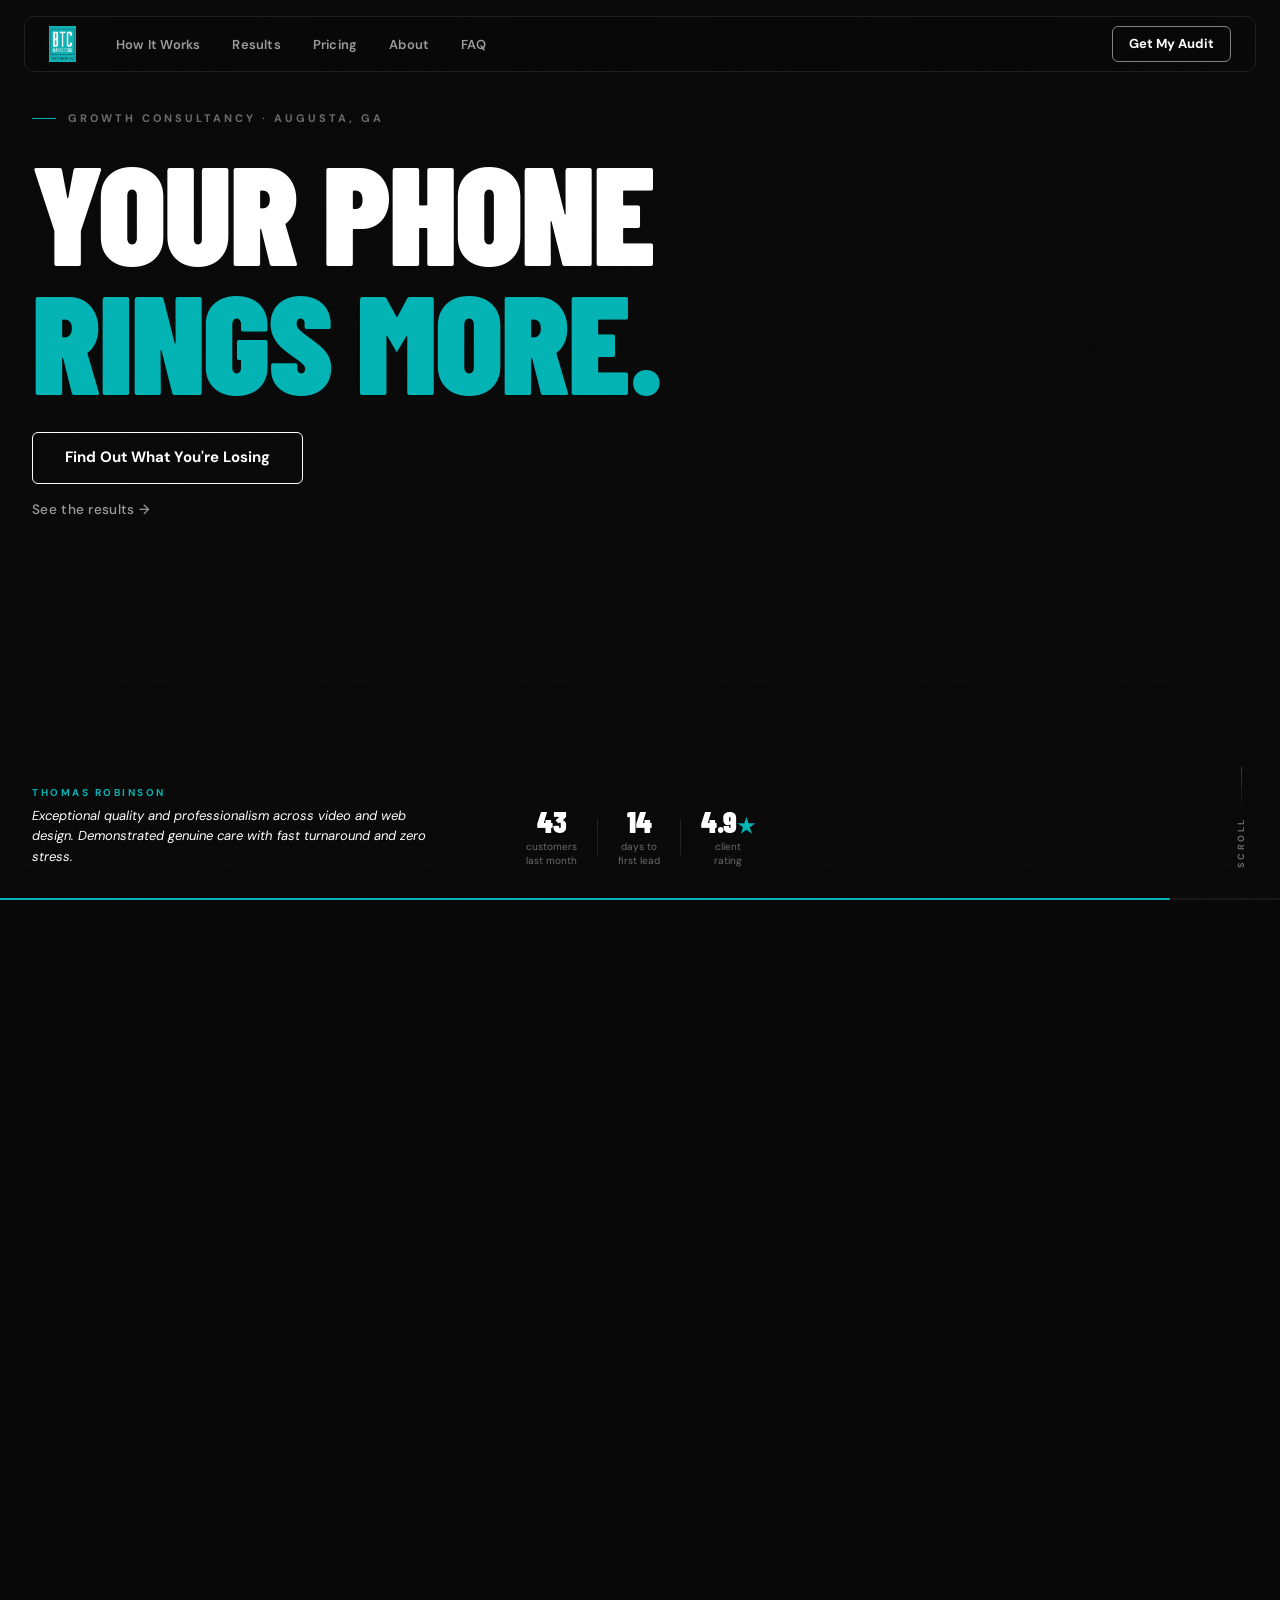
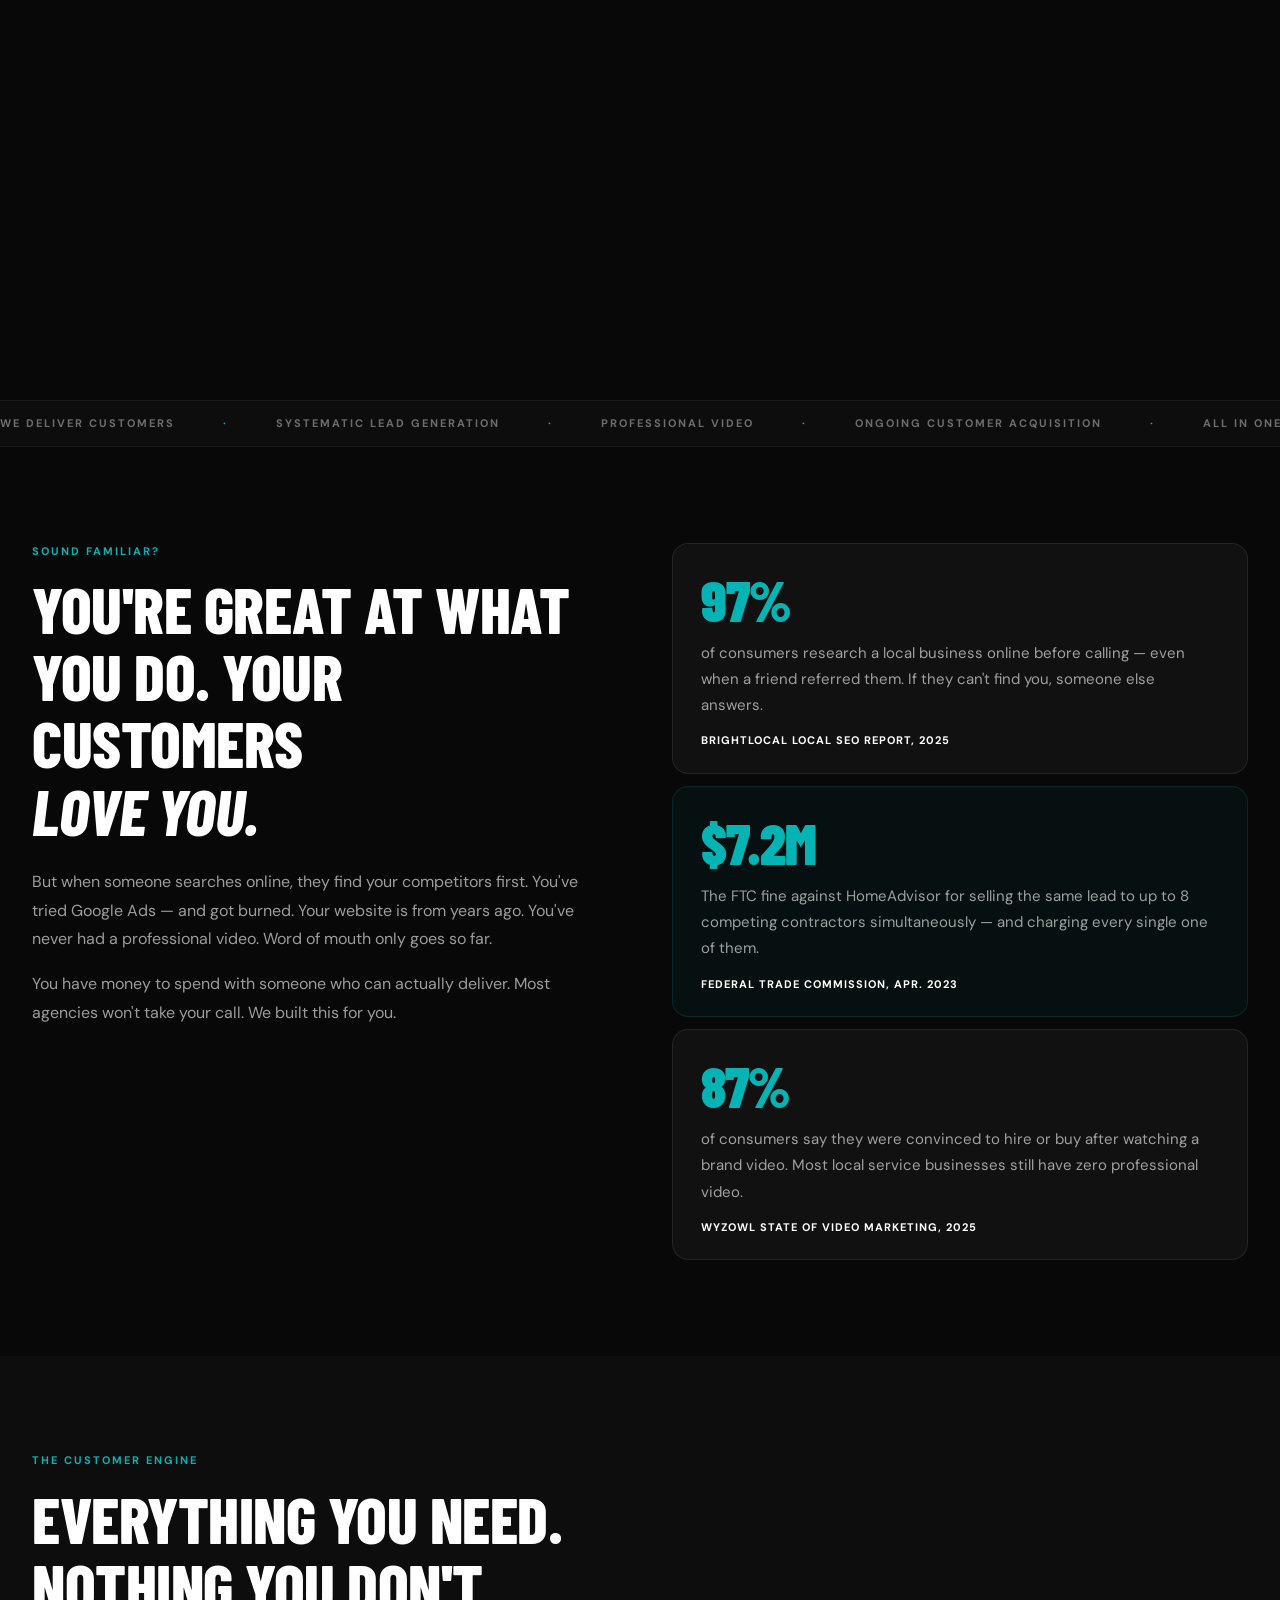
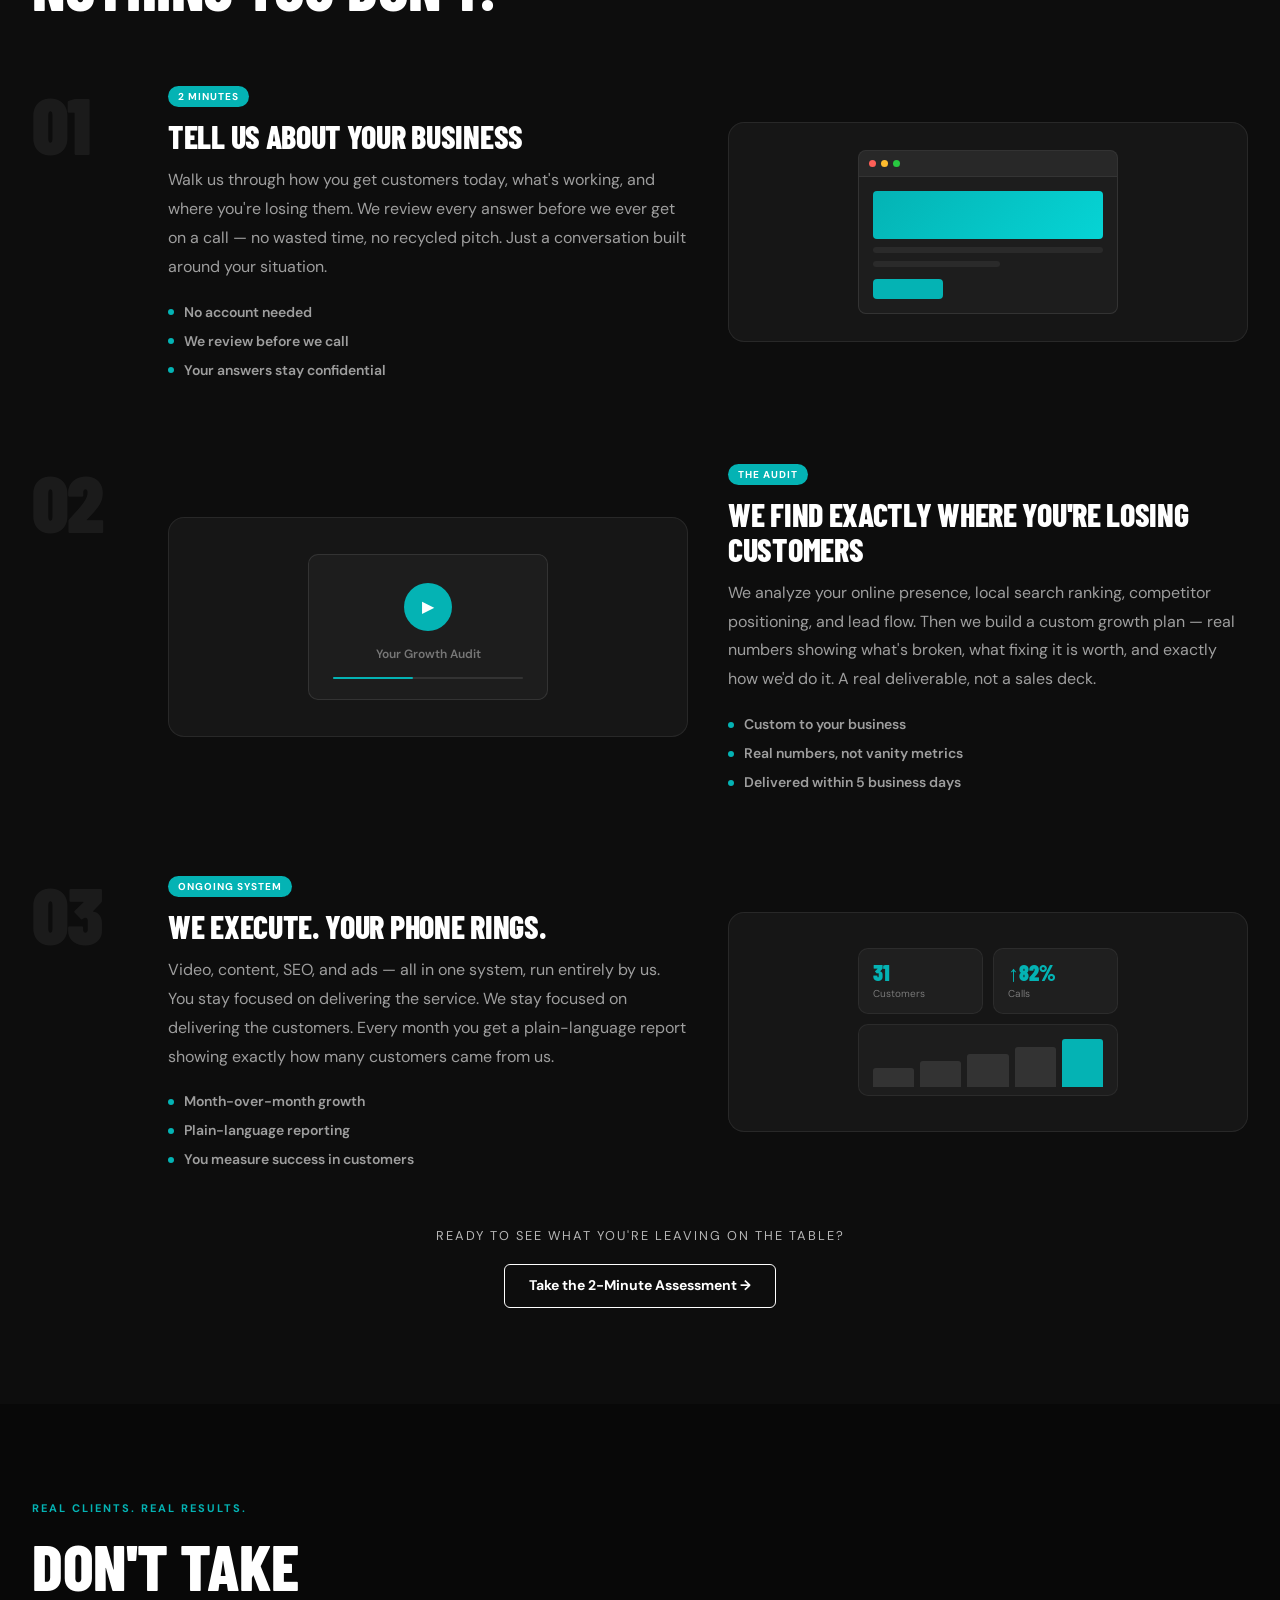
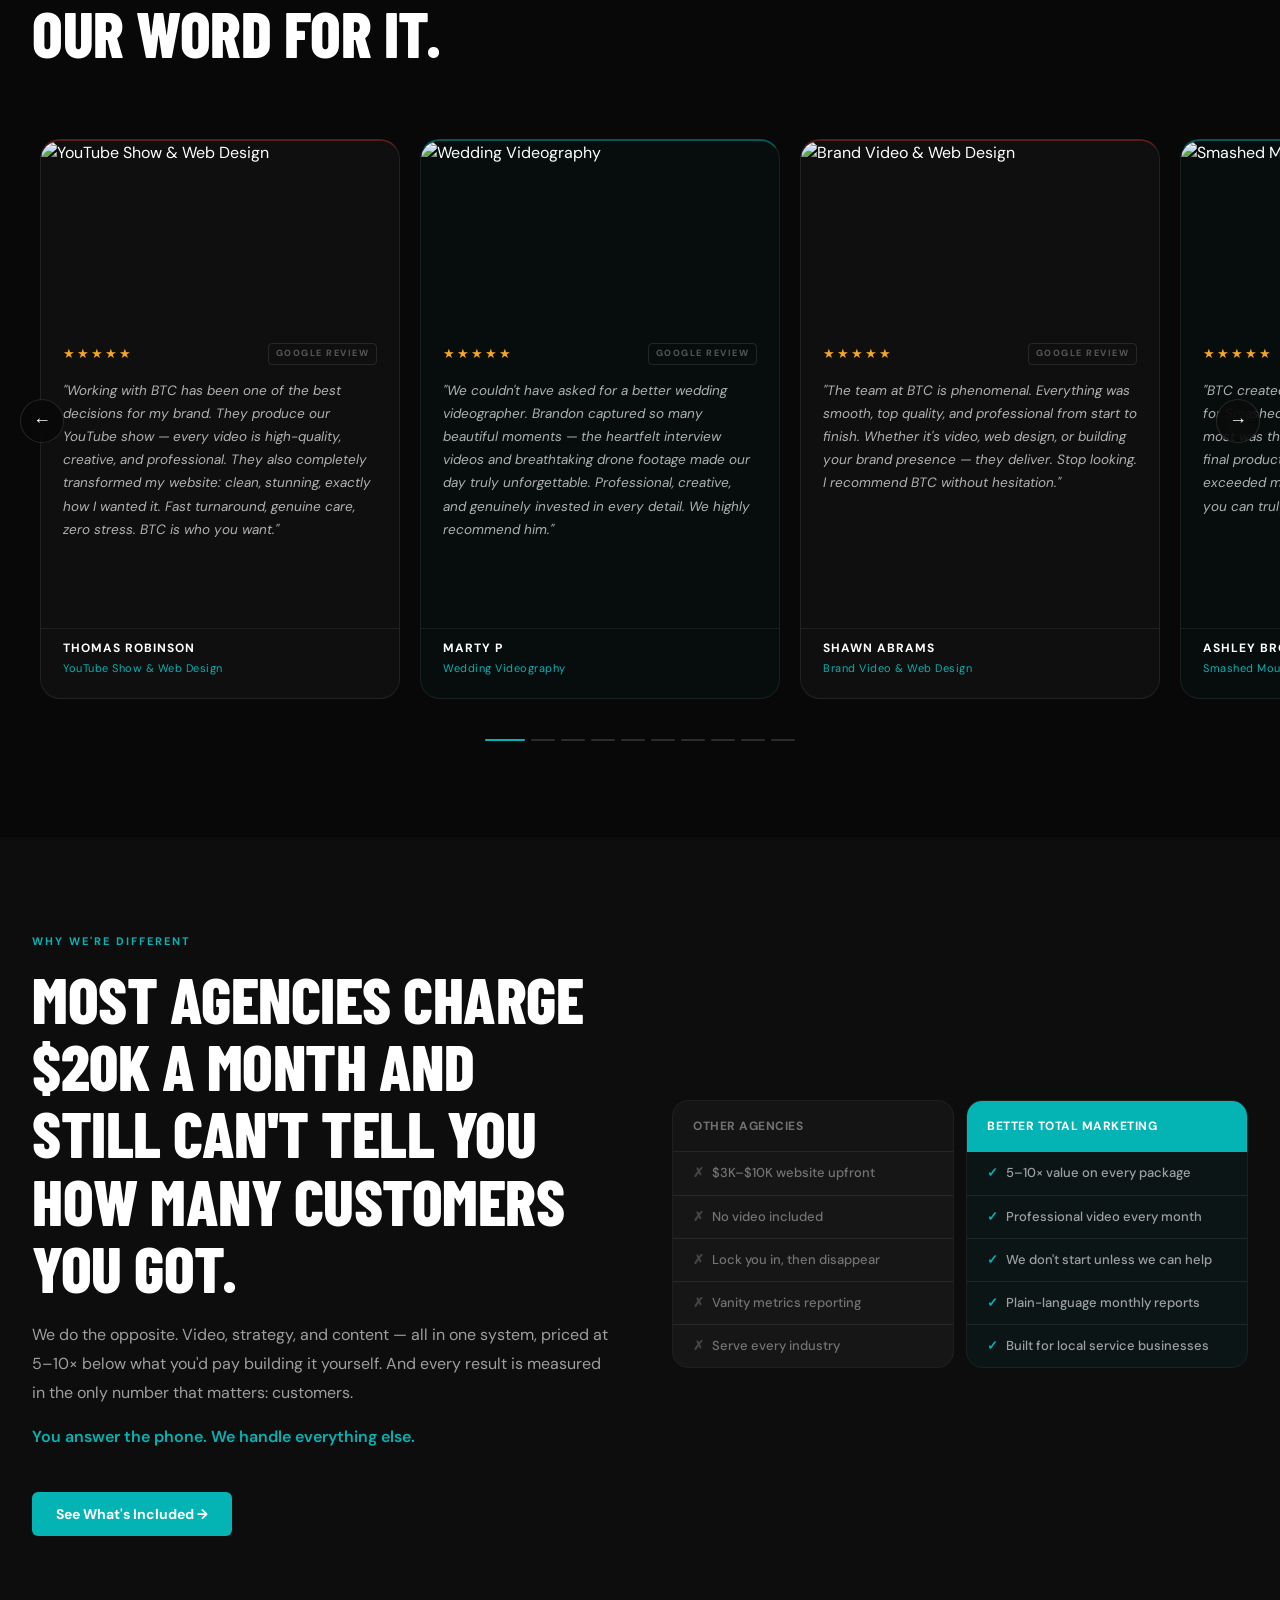
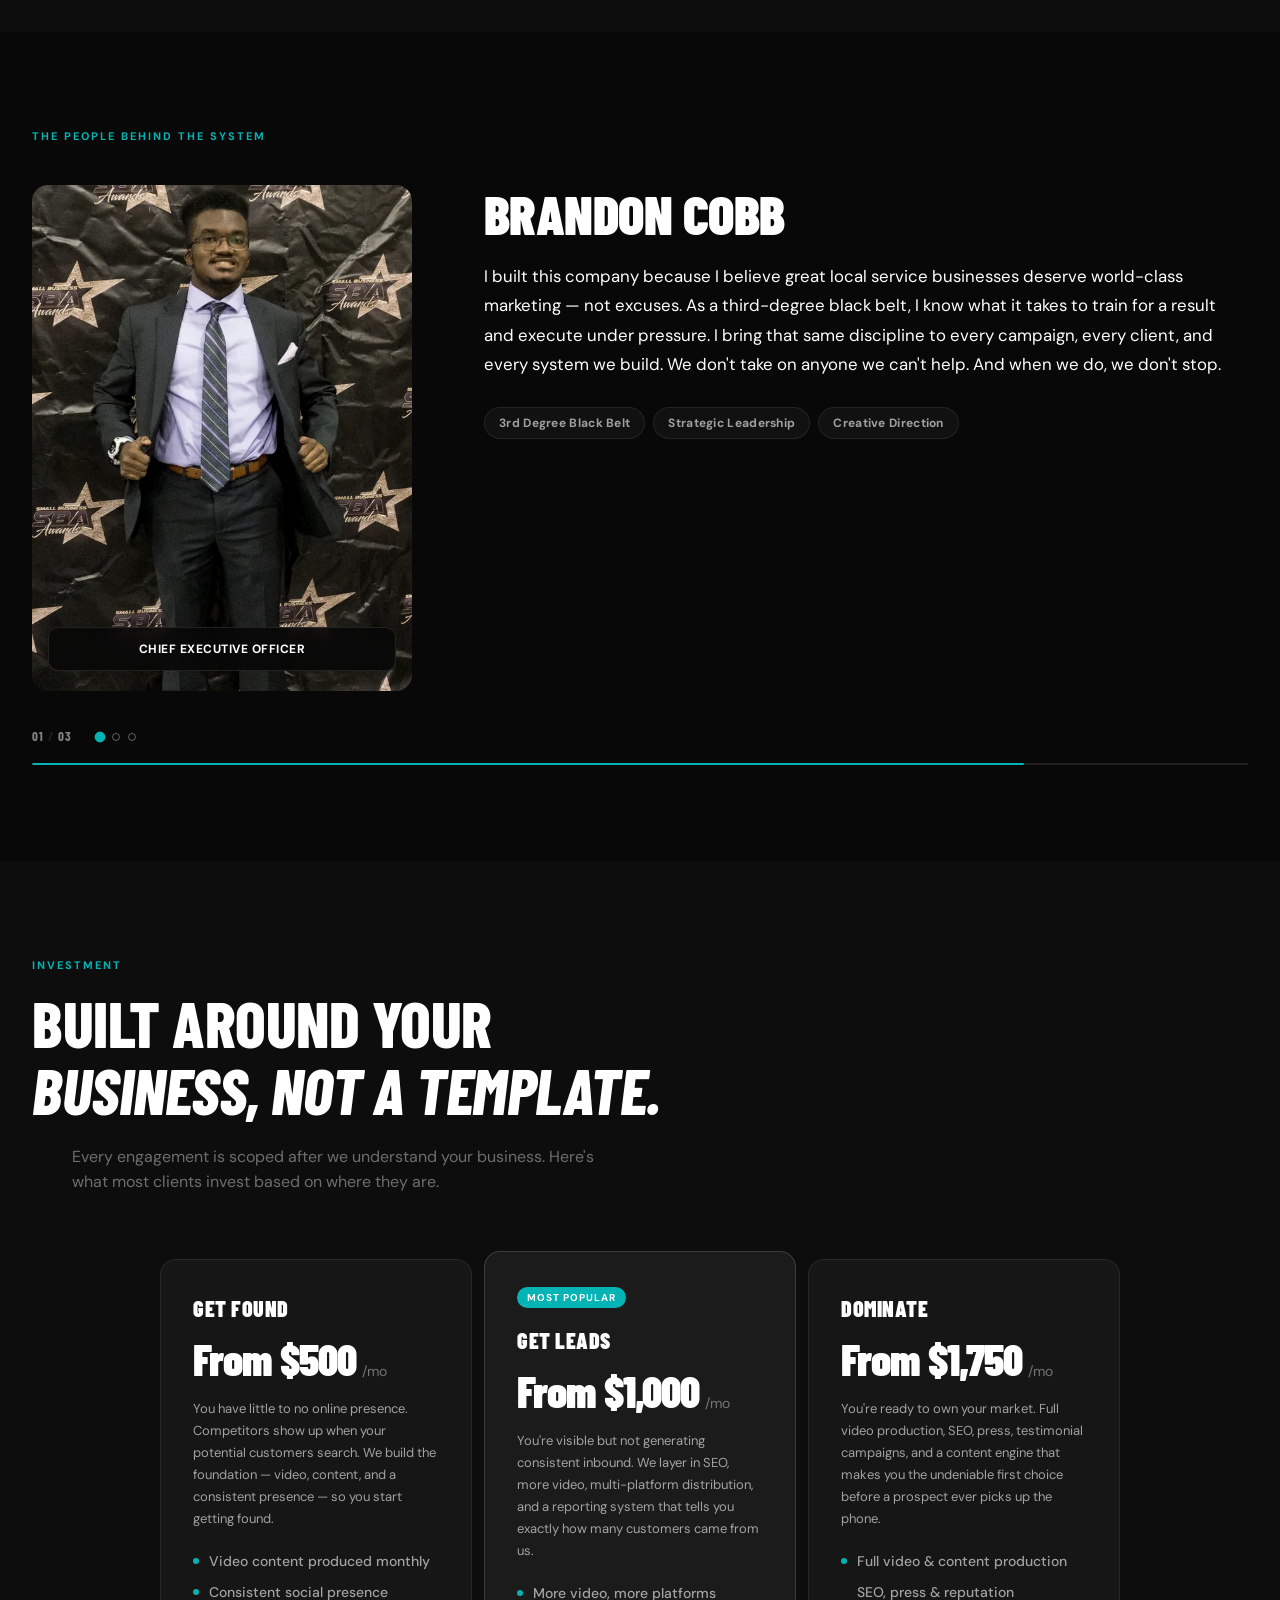
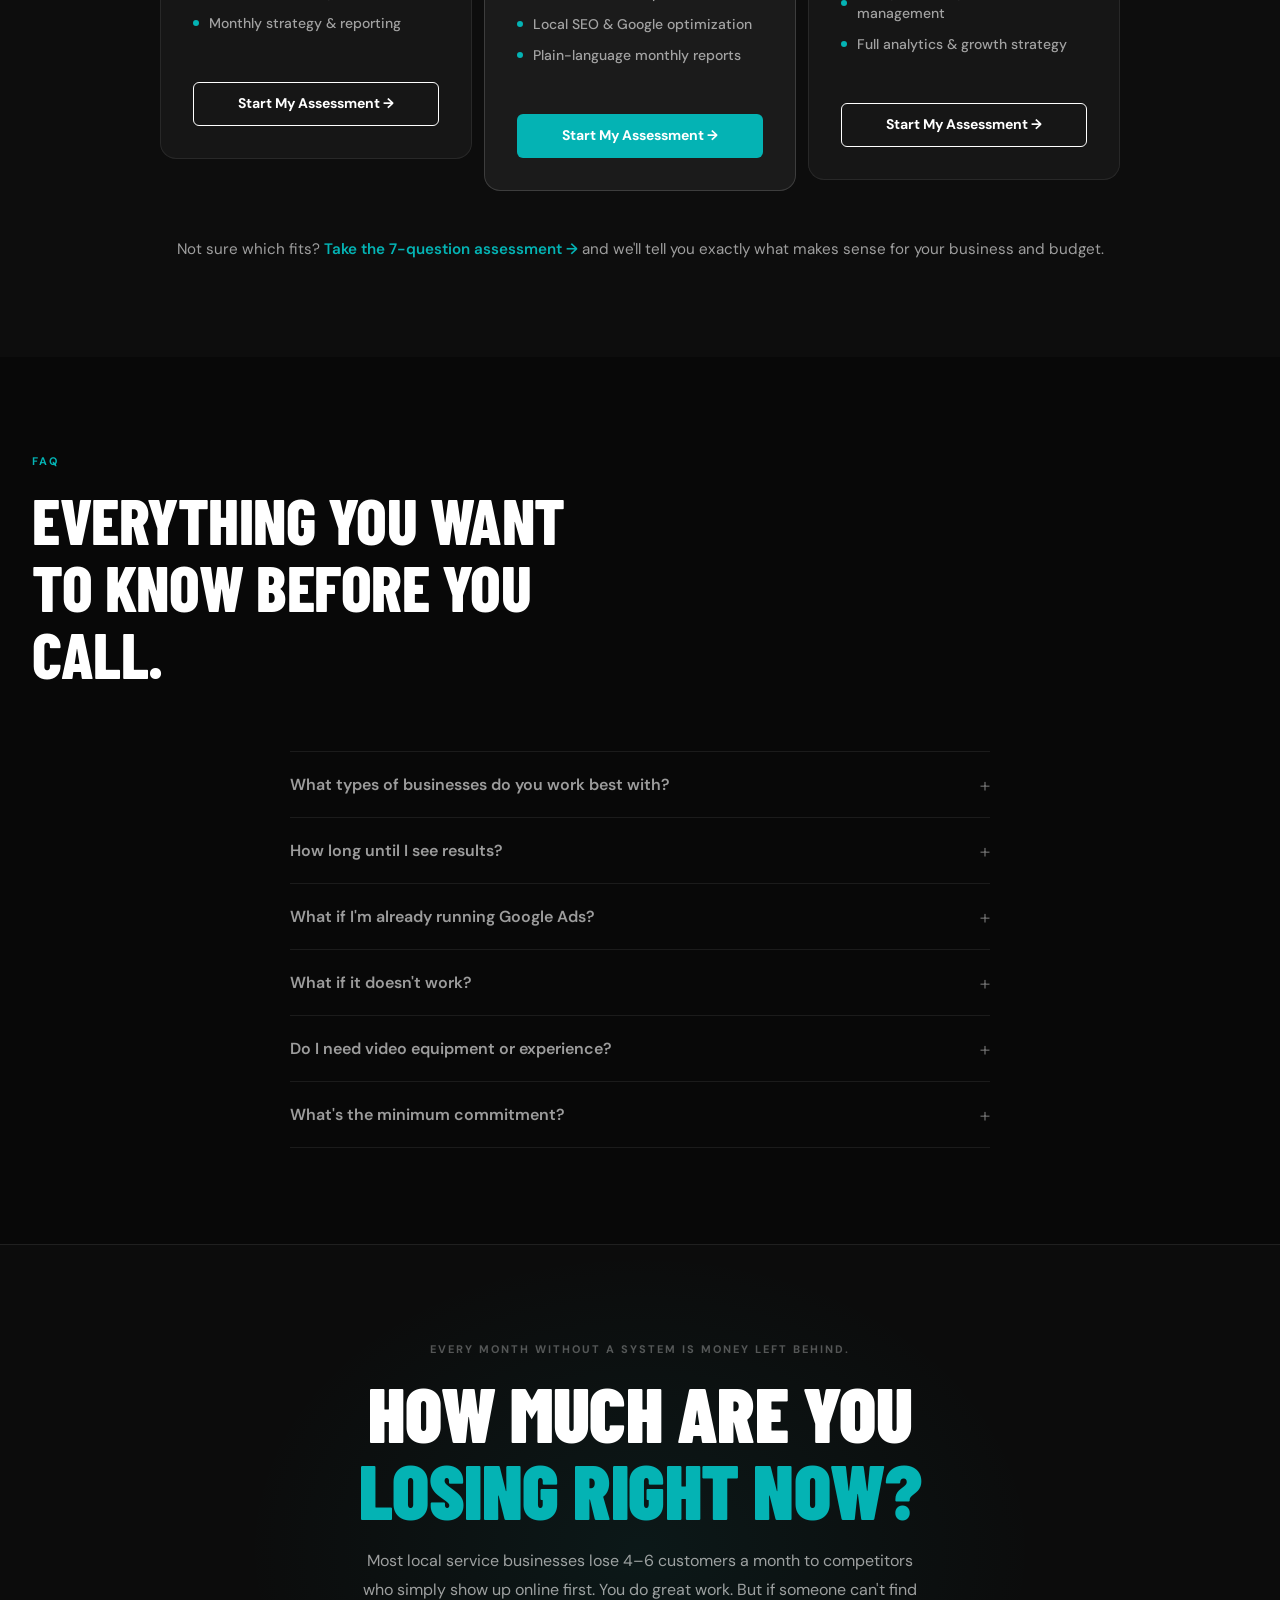
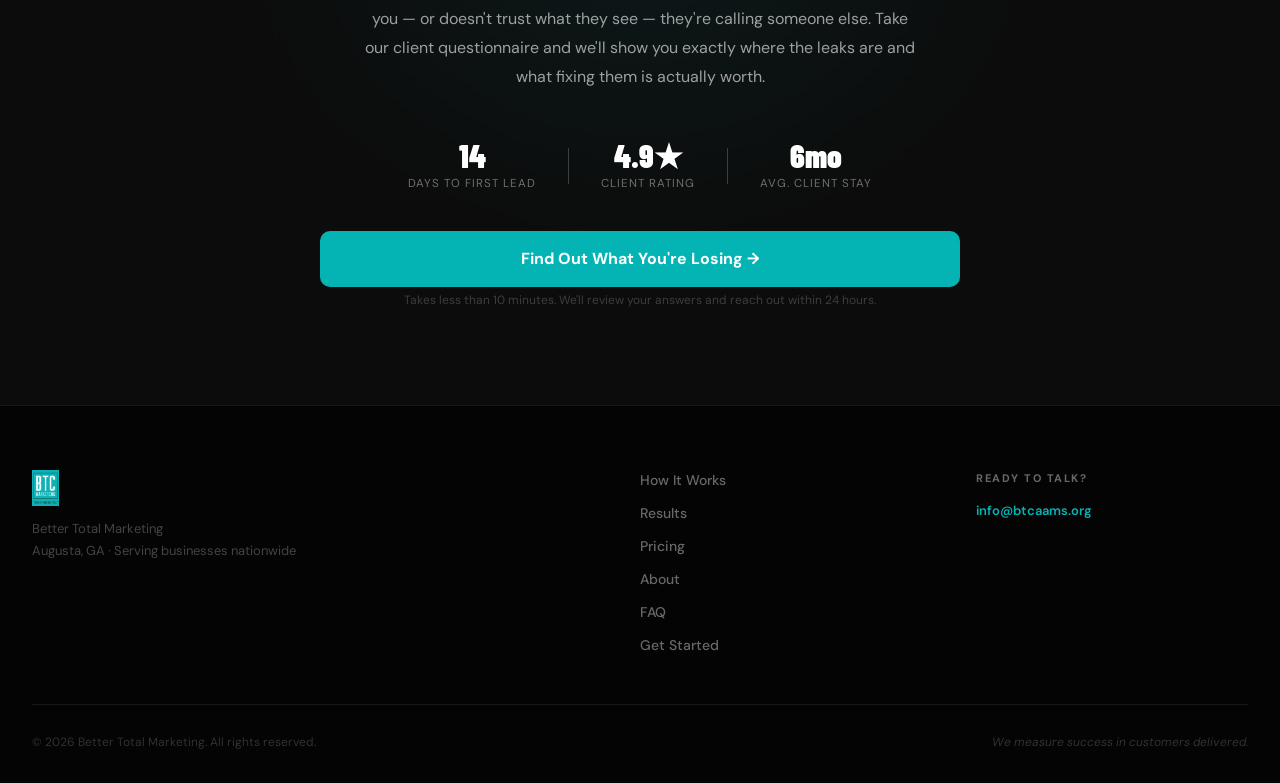
==== commit 9de04b3b: "Replace hero slider with real client testimonial summaries Updated the header slider to cycle throug" ====
--- a/index.html
+++ b/index.html
@@ -48,83 +48,81 @@
     </div>
   </header>
 
-  <!-- ── HERO — MURSEE Immersive Full Screen ── -->
+  <!-- ── FRAME LOADER ── -->
+  <div class="cam-loader" id="camLoader">
+    <img src="images/btc_logo.webp" alt="BTC" class="cam-loader-logo" />
+    <p class="cam-loader-text">Loading</p>
+    <div class="cam-loader-track"><div class="cam-loader-fill" id="camLoaderFill"></div></div>
+  </div>
+
+  <!-- ── HERO — Scroll-Driven Camera Animation ── -->
   <section class="hero" id="hero">
-    <!-- Video background -->
-    <video class="hero-video" autoplay muted loop playsinline>
-      <source src="video/BTC Website No Logo.mp4" type="video/mp4" />
-    </video>
-    <!-- Dark vignette overlay -->
-    <div class="hero-overlay"></div>
-    <!-- Film grain -->
-    <div class="hero-grain"></div>
-
-    <!-- Main content block -->
-    <div class="hero-content">
-      <p class="hero-label">Growth Consultancy &middot; Augusta, GA</p>
-      <h1 class="hero-headline" data-reveal>
-        Your phone<br />
-        <em>rings more.</em>
-      </h1>
-      <div class="hero-actions" data-reveal>
-        <a href="questionnaire.html" class="btn-outline btn-lg">
-          <span>Find Out What You're Losing</span>
-        </a>
-        <a href="#results" class="hero-secondary-cta">See the results →</a>
-      </div>
-    </div>
-
-    <!-- Bottom MURSEE-style info bar -->
-    <div class="hero-bottom">
-      <!-- Left: Current case study -->
-      <div class="hero-project">
-        <div class="hp-niche" id="heroNiche">Pool &amp; Spa Service</div>
-        <div class="hp-result is-visible" id="heroResult">12 Customers to 31 — in 90 Days</div>
-      </div>
-
-      <!-- Center: Key stats -->
-      <div class="hero-stats">
-        <div class="hstat">
-          <div class="hstat-num" data-count="43">0</div>
-          <div class="hstat-label">customers<br />last month</div>
-        </div>
-        <div class="hstat-div"></div>
-        <div class="hstat">
-          <div class="hstat-num" data-count="14">0</div>
-          <div class="hstat-label">days to<br />first lead</div>
-        </div>
-        <div class="hstat-div"></div>
-        <div class="hstat">
-          <div class="hstat-num">4.9<em>★</em></div>
-          <div class="hstat-label">client<br />rating</div>
-        </div>
-      </div>
-
-      <!-- Right: Counter + dot nav + scroll -->
-      <div class="hero-nav">
-        <div class="hero-counter">
-          <span id="heroCurrent">01</span>
-          <span class="hc-sep"> / </span>
-          <span>05</span>
-        </div>
-        <div class="hero-dots">
-          <button class="hdot is-active" data-slide="0" aria-label="Slide 1"></button>
-          <button class="hdot" data-slide="1" aria-label="Slide 2"></button>
-          <button class="hdot" data-slide="2" aria-label="Slide 3"></button>
-          <button class="hdot" data-slide="3" aria-label="Slide 4"></button>
-          <button class="hdot" data-slide="4" aria-label="Slide 5"></button>
-        </div>
-        <div class="hero-scroll">
-          <div class="scroll-line"></div>
-          <span>Scroll</span>
-        </div>
-      </div>
-    </div>
-
-    <!-- MURSEE progress bar at very bottom -->
-    <div class="hero-bar">
-      <div class="hero-bar-fill" id="heroBarFill"></div>
-    </div>
+    <div class="hero-sticky">
+
+      <!-- Scroll-driven frame canvas -->
+      <canvas id="camCanvas"></canvas>
+
+      <!-- Dark vignette overlay -->
+      <div class="hero-overlay"></div>
+      <!-- Film grain -->
+      <div class="hero-grain"></div>
+
+      <!-- Main content block -->
+      <div class="hero-content" id="heroContent">
+        <p class="hero-label">Growth Consultancy &middot; Augusta, GA</p>
+        <h1 class="hero-headline" data-reveal>
+          Your phone<br />
+          <em>rings more.</em>
+        </h1>
+        <div class="hero-actions" data-reveal>
+          <a href="questionnaire.html" class="btn-outline btn-lg">
+            <span>Find Out What You're Losing</span>
+          </a>
+          <a href="#results" class="hero-secondary-cta">See the results →</a>
+        </div>
+      </div>
+
+      <!-- Bottom MURSEE-style info bar -->
+      <div class="hero-bottom">
+        <!-- Left: Current case study -->
+        <div class="hero-project">
+          <div class="hp-niche" id="heroNiche">Pool &amp; Spa Service</div>
+          <div class="hp-result is-visible" id="heroResult">12 Customers to 31 — in 90 Days</div>
+        </div>
+
+        <!-- Center: Key stats -->
+        <div class="hero-stats">
+          <div class="hstat">
+            <div class="hstat-num" data-count="43">0</div>
+            <div class="hstat-label">customers<br />last month</div>
+          </div>
+          <div class="hstat-div"></div>
+          <div class="hstat">
+            <div class="hstat-num" data-count="14">0</div>
+            <div class="hstat-label">days to<br />first lead</div>
+          </div>
+          <div class="hstat-div"></div>
+          <div class="hstat">
+            <div class="hstat-num">4.9<em>★</em></div>
+            <div class="hstat-label">client<br />rating</div>
+          </div>
+        </div>
+
+        <!-- Right: scroll hint -->
+        <div class="hero-nav">
+          <div class="hero-scroll">
+            <div class="scroll-line"></div>
+            <span>Scroll</span>
+          </div>
+        </div>
+      </div>
+
+      <!-- MURSEE progress bar at very bottom -->
+      <div class="hero-bar">
+        <div class="hero-bar-fill" id="heroBarFill"></div>
+      </div>
+
+    </div><!-- /.hero-sticky -->
   </section>
 
   <!-- ── TICKER ── -->
@@ -168,19 +166,19 @@
         </div>
         <div class="pain-stack" data-reveal>
           <div class="pain-card">
-            <div class="pain-quote">"I get 80% of my customers from referrals. I know I need more but I don't know how
-              to get them online."</div>
-            <div class="pain-src">— Pool service owner</div>
+            <div class="pain-stat">97%</div>
+            <p class="pain-claim">of consumers research a local business online before calling — even when a friend referred them. If they can't find you, someone else answers.</p>
+            <div class="pain-src">BrightLocal Local SEO Report, 2025</div>
           </div>
           <div class="pain-card pain-card-accent">
-            <div class="pain-quote">"HomeAdvisor just sells my leads to 5 other guys. I'm paying for customers I can't
-              close."</div>
-            <div class="pain-src">— Local contractor</div>
+            <div class="pain-stat">$7.2M</div>
+            <p class="pain-claim">The FTC fine against HomeAdvisor for selling the same lead to up to 8 competing contractors simultaneously — and charging every single one of them.</p>
+            <div class="pain-src">Federal Trade Commission, Apr. 2023</div>
           </div>
           <div class="pain-card">
-            <div class="pain-quote">"When clients see us on video actually doing the work, they call. The problem is
-              getting in front of them."</div>
-            <div class="pain-src">— HVAC business owner</div>
+            <div class="pain-stat">87%</div>
+            <p class="pain-claim">of consumers say they were convinced to hire or buy after watching a brand video. Most local service businesses still have zero professional video.</p>
+            <div class="pain-src">Wyzowl State of Video Marketing, 2025</div>
           </div>
         </div>
       </div>
@@ -297,57 +295,166 @@
     </div>
   </section>
 
-  <!-- ── RESULTS / CASE STUDIES (MURSEE film-card grid) ── -->
+  <!-- ── RESULTS / TESTIMONIAL CAROUSEL ── -->
   <section class="section" id="results">
     <div class="container">
       <div class="section-header" data-reveal>
-        <p class="eyebrow">Case Studies</p>
-        <h2 class="section-headline">Real businesses.<br />Real numbers.</h2>
-      </div>
-      <div class="work-grid">
-        <div class="work-card" data-reveal>
-          <div class="work-card-bg wc-1"></div>
-          <div class="work-card-content">
-            <div class="wc-niche">YouTube Show & Web Design</div>
-            <div class="wc-metric">
-              <span class="wc-before" data-count="12">12</span>
-              <span class="wc-arrow">→</span>
-              <span class="wc-after" data-count="31">31</span>
-            </div>
-            <div class="wc-label">new customers / month</div>
-            <p class="wc-quote">"Every single video they've produced has been high-quality, creative, and professional. They really understand how to capture the vision and bring it to life on camera."</p>
-            <div class="wc-meta">Thomas Robinson</div>
-          </div>
-        </div>
-        <div class="work-card work-card-tall" data-reveal>
-          <div class="work-card-bg wc-2"></div>
-          <div class="work-card-content">
-            <div class="wc-niche">Brand Video & Web Design</div>
-            <div class="wc-metric">
-              <span class="wc-before" data-count="18" data-prefix="$">$18</span>
-              <span class="wc-arrow">→</span>
-              <span class="wc-after wc-red" data-count="6" data-prefix="$">$6</span>
-            </div>
-            <div class="wc-label">cost per customer acquired</div>
-            <p class="wc-quote">"Everything was super smooth, top quality, and professional! If you're undecided on choosing a company to help you with your brand presence through video, web design, and more — I recommend BTC!"</p>
-            <div class="wc-meta">Shawn Abrams</div>
-          </div>
-        </div>
-        <div class="work-card" data-reveal>
-          <div class="work-card-bg wc-3"></div>
-          <div class="work-card-content">
-            <div class="wc-niche">Smashed Mouth Lemonade</div>
-            <div class="wc-metric">
-              <span class="wc-before">0</span>
-              <span class="wc-arrow">→</span>
-              <span class="wc-after" data-count="22">22</span>
-            </div>
-            <div class="wc-label">online leads in first month</div>
-            <p class="wc-quote">"The final product captured my brand beautifully and exceeded my expectations. They're truly a partner you can trust to elevate your business."</p>
-            <div class="wc-meta">Ashley Brown · Smashed Mouth Lemonade</div>
-          </div>
-        </div>
-      </div>
+        <p class="eyebrow">Real Clients. Real Results.</p>
+        <h2 class="section-headline">Don't take<br />our word for it.</h2>
+      </div>
+    </div>
+
+    <!-- Full-width carousel — no container -->
+    <div class="tcar-outer" id="tCarOuter">
+      <div class="tcar-track" id="tCarTrack">
+
+        <!-- Card 1 — Thomas Robinson -->
+        <div class="tcar-card">
+          <img class="tcar-card-img" src="images/card-thomas-robinson.png" alt="YouTube Show & Web Design">
+          <div class="tcar-top">
+            <span class="tcar-stars">★★★★★</span>
+            <span class="tcar-badge">Google Review</span>
+          </div>
+          <p class="tcar-quote">"Working with BTC has been one of the best decisions for my brand. They produce our YouTube show — every video is high-quality, creative, and professional. They also completely transformed my website: clean, stunning, exactly how I wanted it. Fast turnaround, genuine care, zero stress. BTC is who you want."</p>
+          <div class="tcar-footer">
+            <span class="tcar-name">Thomas Robinson</span>
+            <span class="tcar-service">YouTube Show &amp; Web Design</span>
+          </div>
+        </div>
+
+        <!-- Card 2 — Marty P -->
+        <div class="tcar-card tcar-card-accent">
+          <img class="tcar-card-img" src="https://images.unsplash.com/photo-1519741497674-611481863552?w=720&q=80&fit=crop" alt="Wedding Videography">
+          <div class="tcar-top">
+            <span class="tcar-stars">★★★★★</span>
+            <span class="tcar-badge">Google Review</span>
+          </div>
+          <p class="tcar-quote">"We couldn't have asked for a better wedding videographer. Brandon captured so many beautiful moments — the heartfelt interview videos and breathtaking drone footage made our day truly unforgettable. Professional, creative, and genuinely invested in every detail. We highly recommend him."</p>
+          <div class="tcar-footer">
+            <span class="tcar-name">Marty P</span>
+            <span class="tcar-service">Wedding Videography</span>
+          </div>
+        </div>
+
+        <!-- Card 3 — Shawn Abrams -->
+        <div class="tcar-card">
+          <img class="tcar-card-img" src="https://images.unsplash.com/photo-1492691527719-9d1e07e534b4?w=720&q=80&fit=crop" alt="Brand Video & Web Design">
+          <div class="tcar-top">
+            <span class="tcar-stars">★★★★★</span>
+            <span class="tcar-badge">Google Review</span>
+          </div>
+          <p class="tcar-quote">"The team at BTC is phenomenal. Everything was smooth, top quality, and professional from start to finish. Whether it's video, web design, or building your brand presence — they deliver. Stop looking. I recommend BTC without hesitation."</p>
+          <div class="tcar-footer">
+            <span class="tcar-name">Shawn Abrams</span>
+            <span class="tcar-service">Brand Video &amp; Web Design</span>
+          </div>
+        </div>
+
+        <!-- Card 4 — Ashley Brown -->
+        <div class="tcar-card tcar-card-accent">
+          <img class="tcar-card-img" src="https://images.unsplash.com/photo-1513558161293-cdaf765ed2fd?w=720&q=80&fit=crop" alt="Smashed Mouth Lemonade Promo Video">
+          <div class="tcar-top">
+            <span class="tcar-stars">★★★★★</span>
+            <span class="tcar-badge">Google Review</span>
+          </div>
+          <p class="tcar-quote">"BTC created an outstanding promotional video for Smashed Mouth Lemonade. What stood out most was their communication at every step. The final product captured my brand beautifully and exceeded my expectations. They're a partner you can truly trust."</p>
+          <div class="tcar-footer">
+            <span class="tcar-name">Ashley Brown</span>
+            <span class="tcar-service">Smashed Mouth Lemonade</span>
+          </div>
+        </div>
+
+        <!-- Card 5 — Cornell Mack -->
+        <div class="tcar-card">
+          <img class="tcar-card-img" src="https://images.unsplash.com/photo-1537633552985-df8429e8048b?w=720&q=80&fit=crop" alt="Wedding Photography & Drone">
+          <div class="tcar-top">
+            <span class="tcar-stars">★★★★★</span>
+            <span class="tcar-badge">Google Review</span>
+          </div>
+          <p class="tcar-quote">"Our wedding day couldn't have been captured more perfectly. Brandon and Martin were professional, easy to work with, and made us feel completely at ease in front of the camera. The photos are incredible, and the drone footage was a game-changer. We couldn't be happier."</p>
+          <div class="tcar-footer">
+            <span class="tcar-name">Cornell Mack</span>
+            <span class="tcar-service">Wedding Photography &amp; Drone</span>
+          </div>
+        </div>
+
+        <!-- Card 6 — Melissa -->
+        <div class="tcar-card tcar-card-accent">
+          <img class="tcar-card-img" src="https://images.unsplash.com/photo-1540575467063-178a50c2df87?w=720&q=80&fit=crop" alt="Event Photography">
+          <div class="tcar-top">
+            <span class="tcar-stars">★★★★★</span>
+            <span class="tcar-badge">Google Review</span>
+          </div>
+          <p class="tcar-quote">"Brandon and his team were amazing. They captured every detail and produced beautiful photographs for our NeXus Community Event and Studio on 8th. Professional, thorough, and truly skilled — if you need photography that tells the story of your event, call BTC."</p>
+          <div class="tcar-footer">
+            <span class="tcar-name">Melissa</span>
+            <span class="tcar-service">Event Photography</span>
+          </div>
+        </div>
+
+        <!-- Card 7 — Dallas Frazier -->
+        <div class="tcar-card">
+          <img class="tcar-card-img" src="https://images.unsplash.com/photo-1464366400600-7168b8af9bc3?w=720&q=80&fit=crop" alt="Event Venue Promo Video">
+          <div class="tcar-top">
+            <span class="tcar-stars">★★★★★</span>
+            <span class="tcar-badge">Google Review</span>
+          </div>
+          <p class="tcar-quote">"BTC created a promotional video for my event venue that perfectly captured the essence of my business. Easy to work with, genuinely committed to my vision, and produced something that continues to bring real attention to the venue. I highly recommend them."</p>
+          <div class="tcar-footer">
+            <span class="tcar-name">Dallas (Tony D) Frazier</span>
+            <span class="tcar-service">Event Venue Promo Video</span>
+          </div>
+        </div>
+
+        <!-- Card 8 — Queen Gregory -->
+        <div class="tcar-card tcar-card-accent">
+          <img class="tcar-card-img" src="https://images.unsplash.com/photo-1556679343-c7306c1976bc?w=720&q=80&fit=crop" alt="Matcha Brand Video">
+          <div class="tcar-top">
+            <span class="tcar-stars">★★★★★</span>
+            <span class="tcar-badge">Google Review</span>
+          </div>
+          <p class="tcar-quote">"BTC created a timeless video for my Matcha business that captured my story beautifully and authentically. Brandon kept us on schedule, communicated every step, and was open to feedback. They brought my vision to life exactly as I imagined. Hire BTC — you won't be disappointed."</p>
+          <div class="tcar-footer">
+            <span class="tcar-name">Queen Gregory</span>
+            <span class="tcar-service">Matcha Brand Video</span>
+          </div>
+        </div>
+
+        <!-- Card 9 — Roneisha Mack -->
+        <div class="tcar-card">
+          <img class="tcar-card-img" src="https://images.unsplash.com/photo-1606800052052-a08af7148866?w=720&q=80&fit=crop" alt="Wedding Photography & Drone">
+          <div class="tcar-top">
+            <span class="tcar-stars">★★★★★</span>
+            <span class="tcar-badge">Google Review</span>
+          </div>
+          <p class="tcar-quote">"We are beyond grateful for our wedding photography experience. From start to finish, BTC was professional, creative, and captured every special moment with stunning detail. The drone footage made everything look like a movie. They went above and beyond. Highly recommend."</p>
+          <div class="tcar-footer">
+            <span class="tcar-name">Roneisha Mack</span>
+            <span class="tcar-service">Wedding Photography &amp; Drone</span>
+          </div>
+        </div>
+
+        <!-- Card 10 — Danielle Jennings -->
+        <div class="tcar-card tcar-card-accent">
+          <img class="tcar-card-img" src="https://images.unsplash.com/photo-1600880292203-757bb62b4baf?w=720&q=80&fit=crop" alt="Business Services">
+          <div class="tcar-top">
+            <span class="tcar-stars">★★★★★</span>
+            <span class="tcar-badge">Google Review</span>
+          </div>
+          <p class="tcar-quote">"I've worked with BTC on multiple projects and enjoy their services every time. Everyone is friendly, on time, and the process is always hands-on and personal. They've genuinely helped grow my business, and I refer them without hesitation to anyone — personal or professional."</p>
+          <div class="tcar-footer">
+            <span class="tcar-name">Danielle Jennings</span>
+            <span class="tcar-service">Business Services</span>
+          </div>
+        </div>
+
+      </div><!-- /.tcar-track -->
+
+      <button class="tcar-arrow tcar-prev" id="tCarPrev" aria-label="Previous">&#8592;</button>
+      <button class="tcar-arrow tcar-next" id="tCarNext" aria-label="Next">&#8594;</button>
+    </div><!-- /.tcar-outer -->
+
+    <div class="tcar-dots" id="tCarDots"></div>
     </div>
   </section>
 
--- a/styles.css
+++ b/styles.css
@@ -33,7 +33,7 @@
   --r-full: 9999px;
 }
 
-html { scroll-behavior: smooth; background: var(--black); }
+html { background: var(--black); }
 
 body {
   font-family: var(--font-body);
@@ -327,28 +327,83 @@
 
 .mobile-cta { margin-top: 20px; align-self: flex-start; }
 
-/* 5. HERO — MURSEE Immersive Full Screen
+/* 5. HERO — Scroll-Driven Camera Animation
 --------------------------------------------------------------------- */
+
+/* Outer section: scroll space for the animation (400vh = slow, cinematic feel) */
 .hero {
   position: relative;
+  height: 400vh;
+}
+
+/* Inner sticky container: stays in viewport while user scrolls */
+.hero-sticky {
+  position: sticky;
+  top: 0;
   height: 100svh;
   min-height: 620px;
   overflow: hidden;
   display: flex;
   flex-direction: column;
-  justify-content: flex-end;
-  padding-bottom: 180px;
-}
-
-/* Video background */
-.hero-video {
+  justify-content: flex-start;
+  padding-top: 110px;
+}
+
+/* Frame canvas fills the sticky viewport */
+#camCanvas {
   position: absolute;
   inset: 0;
   width: 100%;
   height: 100%;
-  object-fit: cover;
   z-index: 0;
-}
+  display: block;
+}
+
+/* ── Loader ── */
+.cam-loader {
+  position: fixed;
+  inset: 0;
+  background: var(--black);
+  z-index: 9999;
+  display: flex;
+  flex-direction: column;
+  align-items: center;
+  justify-content: center;
+  gap: 20px;
+  transition: opacity 0.6s ease;
+}
+.cam-loader.is-hidden {
+  opacity: 0;
+  pointer-events: none;
+}
+.cam-loader-logo {
+  height: 36px;
+  width: auto;
+  opacity: 0.85;
+}
+.cam-loader-text {
+  font-family: var(--font-body);
+  font-size: 10px;
+  font-weight: 700;
+  letter-spacing: 3px;
+  text-transform: uppercase;
+  color: var(--w40);
+}
+.cam-loader-track {
+  width: 180px;
+  height: 2px;
+  background: rgba(255,255,255,0.08);
+  border-radius: 2px;
+  overflow: hidden;
+}
+.cam-loader-fill {
+  height: 100%;
+  width: 0%;
+  background: var(--red);
+  border-radius: 2px;
+  transition: width 0.15s linear;
+}
+
 
 /* Gradient overlay for text legibility */
 .hero-overlay {
@@ -477,16 +532,18 @@
 }
 
 .hp-result {
-  font-family: var(--font-display);
-  font-size: 22px;
-  font-weight: 900;
-  color: var(--white);
-  text-transform: uppercase;
-  letter-spacing: -0.3px;
-  line-height: 1.1;
+  font-family: var(--font-body);
+  font-size: 13px;
+  font-weight: 400;
+  font-style: italic;
+  color: var(--white);
+  text-transform: none;
+  letter-spacing: 0;
+  line-height: 1.6;
   opacity: 0;
   transform: translateY(10px);
   transition: opacity 0.4s ease, transform 0.4s ease;
+  max-width: 400px;
 }
 
 .hp-result.is-visible {
@@ -673,12 +730,25 @@
   border-color: rgba(4,179,180,0.15);
 }
 
-.pain-quote {
+.pain-stat {
+  font-family: var(--font-display);
+  font-size: 56px;
+  font-weight: 900;
+  line-height: 1;
+  color: var(--red);
+  letter-spacing: -1px;
+  margin-bottom: 12px;
+}
+
+.pain-card-accent .pain-stat {
+  color: #04b3b4;
+}
+
+.pain-claim {
   font-size: 15px;
   line-height: 1.75;
   color: var(--w60);
-  font-style: italic;
-  margin-bottom: 12px;
+  margin-bottom: 14px;
 }
 
 .pain-src {
@@ -686,7 +756,7 @@
   font-weight: 700;
   letter-spacing: 1px;
   text-transform: uppercase;
-  color: var(--w40);
+  color: var(--w30);
 }
 
 /* 8. HOW IT WORKS
@@ -908,7 +978,223 @@
 .md-bar-h4   { height: 80%; }
 .md-bar-h5   { height: 96%; }
 
-/* 9. RESULTS / WORK GRID (MURSEE film cards)
+/* 9. RESULTS — TESTIMONIAL CAROUSEL
+--------------------------------------------------------------------- */
+
+/* ── Outer clip mask ── */
+.tcar-outer {
+  position: relative;
+  width: 100%;
+  overflow: hidden;
+  padding: 8px 0 12px;
+}
+
+/* ── Sliding track ── */
+.tcar-track {
+  display: flex;
+  gap: 20px;
+  padding: 0 calc((100vw - 1200px) / 2);
+  will-change: transform;
+  transition: transform 0.75s cubic-bezier(0.4, 0, 0.2, 1);
+}
+
+/* ── Individual card ── */
+.tcar-card {
+  flex-shrink: 0;
+  width: 360px;
+  min-height: 560px;
+  background: rgba(255,255,255,0.03);
+  border: 1px solid rgba(255,255,255,0.08);
+  border-top: 2px solid rgba(220, 50, 50, 0.35);
+  border-radius: 20px;
+  padding: 0 0 22px;
+  display: flex;
+  flex-direction: column;
+  gap: 14px;
+  overflow: hidden;
+  transition: transform 0.3s ease, border-color 0.3s ease, box-shadow 0.3s ease;
+  cursor: default;
+  user-select: none;
+}
+
+.tcar-card:hover {
+  transform: translateY(-5px);
+  border-color: rgba(255,255,255,0.14);
+  box-shadow: 0 12px 40px rgba(0,0,0,0.5);
+}
+
+.tcar-card-accent {
+  border-top-color: rgba(4, 179, 180, 0.45);
+  background: rgba(4, 179, 180, 0.03);
+}
+
+/* ── Pad all card children except the image ── */
+.tcar-card > *:not(.tcar-card-img) {
+  padding-left: 22px;
+  padding-right: 22px;
+}
+.tcar-card > *:nth-child(2) { margin-top: 8px; }
+
+/* ── Top row: stars + badge ── */
+.tcar-top {
+  display: flex;
+  align-items: center;
+  justify-content: space-between;
+}
+
+.tcar-stars {
+  font-size: 13px;
+  letter-spacing: 2px;
+  color: #f5a623;
+}
+
+.tcar-badge {
+  font-size: 9px;
+  font-weight: 700;
+  letter-spacing: 1.5px;
+  text-transform: uppercase;
+  color: rgba(255,255,255,0.3);
+  border: 1px solid rgba(255,255,255,0.1);
+  border-radius: 4px;
+  padding: 3px 7px;
+}
+
+/* ── Metric row ── */
+.tcar-metric {
+  display: flex;
+  align-items: baseline;
+  gap: 8px;
+}
+
+.tcar-before {
+  font-family: var(--font-display);
+  font-size: 22px;
+  font-weight: 900;
+  color: rgba(255,255,255,0.28);
+  letter-spacing: -0.5px;
+}
+
+.tcar-arr {
+  font-size: 16px;
+  color: rgba(255,255,255,0.2);
+}
+
+.tcar-after {
+  font-family: var(--font-display);
+  font-size: 40px;
+  font-weight: 900;
+  color: var(--white);
+  line-height: 1;
+  letter-spacing: -1px;
+}
+
+.tcar-red { color: var(--red); }
+
+.tcar-unit {
+  font-size: 10px;
+  font-weight: 600;
+  letter-spacing: 0.5px;
+  color: var(--w40);
+  align-self: flex-end;
+  padding-bottom: 5px;
+}
+
+/* ── Card image ── */
+.tcar-card-img {
+  width: 100%;
+  height: 180px;
+  object-fit: cover;
+  object-position: center;
+  display: block;
+  flex-shrink: 0;
+}
+
+/* ── Quote ── */
+.tcar-quote {
+  font-size: 13.5px;
+  line-height: 1.72;
+  color: rgba(255,255,255,0.68);
+  font-style: italic;
+  flex: 1;
+}
+
+/* ── Footer ── */
+.tcar-footer {
+  display: flex;
+  flex-direction: column;
+  gap: 3px;
+  padding-top: 10px;
+  border-top: 1px solid rgba(255,255,255,0.06);
+}
+
+.tcar-name {
+  font-size: 12px;
+  font-weight: 700;
+  letter-spacing: 1px;
+  text-transform: uppercase;
+  color: var(--white);
+}
+
+.tcar-service {
+  font-size: 11px;
+  color: var(--red);
+  letter-spacing: 0.5px;
+}
+
+/* ── Arrow buttons ── */
+.tcar-arrow {
+  position: absolute;
+  top: 50%;
+  transform: translateY(-50%);
+  width: 44px;
+  height: 44px;
+  border-radius: 50%;
+  border: 1px solid rgba(255,255,255,0.12);
+  background: rgba(8,8,8,0.8);
+  backdrop-filter: blur(12px);
+  color: var(--white);
+  font-size: 18px;
+  cursor: pointer;
+  display: flex;
+  align-items: center;
+  justify-content: center;
+  transition: background 0.2s, border-color 0.2s;
+  z-index: 5;
+}
+
+.tcar-arrow:hover {
+  background: rgba(220,50,50,0.2);
+  border-color: rgba(220,50,50,0.4);
+}
+
+.tcar-prev { left: 20px; }
+.tcar-next { right: 20px; }
+
+/* ── Dot indicators ── */
+.tcar-dots {
+  display: flex;
+  justify-content: center;
+  gap: 6px;
+  padding-top: 28px;
+}
+
+.tcar-dot {
+  width: 24px;
+  height: 2px;
+  border-radius: 2px;
+  background: rgba(255,255,255,0.15);
+  border: none;
+  cursor: pointer;
+  padding: 0;
+  transition: background 0.3s, width 0.3s;
+}
+
+.tcar-dot.is-active {
+  width: 40px;
+  background: var(--red);
+}
+
+/* Legacy work-grid (kept for any other uses)
 --------------------------------------------------------------------- */
 .work-grid {
   display: grid;
@@ -926,56 +1212,115 @@
   flex-direction: column;
   justify-content: flex-end;
   cursor: pointer;
-  transition: transform 0.3s ease;
-}
-
-.work-card:hover { transform: scale(1.01); }
+  transition: transform 0.35s ease, box-shadow 0.35s ease;
+  border: 1px solid rgba(255,255,255,0.06);
+  box-shadow: 0 4px 32px rgba(0,0,0,0.5);
+}
+
+.work-card:hover {
+  transform: translateY(-4px) scale(1.005);
+  box-shadow: 0 16px 48px rgba(0,0,0,0.7);
+}
+
 .work-card.work-card-tall { min-height: 480px; }
 
-/* Film-style gradient background for each card */
+/* Background layer */
 .work-card-bg {
   position: absolute;
   inset: 0;
   z-index: 0;
-}
-
-/* Overlay gradient to ensure text legibility */
+  background-size: cover;
+  background-position: center;
+  transition: transform 0.6s ease;
+}
+.work-card:hover .work-card-bg { transform: scale(1.04); }
+
+/* Deep text legibility gradient */
 .work-card::after {
   content: '';
   position: absolute;
   inset: 0;
-  background: linear-gradient(to top, rgba(0,0,0,0.85) 0%, rgba(0,0,0,0.2) 60%, rgba(0,0,0,0.05) 100%);
+  background: linear-gradient(
+    to top,
+    rgba(0,0,0,0.96) 0%,
+    rgba(0,0,0,0.6)  45%,
+    rgba(0,0,0,0.15) 80%,
+    rgba(0,0,0,0.05) 100%
+  );
   z-index: 1;
 }
 
-.wc-1 { background: linear-gradient(145deg, #1a2a4a 0%, #0d1520 100%); }
-.wc-2 { background: linear-gradient(145deg, #2a1a1a 0%, #1a0d0d 100%); }
-.wc-3 { background: linear-gradient(145deg, #1a2a1a 0%, #0d1a0d 100%); }
-
-/* Decorative pattern for card backgrounds */
-.wc-1::before, .wc-2::before, .wc-3::before {
+/* ── Card 1: YouTube / Content — midnight blue + warm amber key light ── */
+.wc-1 {
+  background:
+    radial-gradient(ellipse at 20% 20%, rgba(255,175,55,0.22) 0%, transparent 50%),
+    radial-gradient(ellipse at 80% 75%, rgba(80,130,255,0.18) 0%, transparent 50%),
+    linear-gradient(150deg, #0c1628 0%, #080810 55%, #08080c 100%);
+}
+.wc-1::before {
   content: '';
   position: absolute;
   inset: 0;
-  opacity: 0.15;
-}
-.wc-1::before { background: radial-gradient(circle at 30% 30%, #4a80ff, transparent 60%); }
-.wc-2::before { background: radial-gradient(circle at 70% 30%, var(--red), transparent 60%); }
-.wc-3::before { background: radial-gradient(circle at 50% 20%, #4aff80, transparent 60%); }
+  background-image: url("data:image/svg+xml,%3Csvg width='40' height='40' viewBox='0 0 40 40' xmlns='http://www.w3.org/2000/svg'%3E%3Ccircle cx='20' cy='20' r='0.5' fill='rgba(255,255,255,0.04)'/%3E%3C/svg%3E");
+  background-size: 40px 40px;
+  z-index: 0;
+}
+.wc-1 .work-card-content { border-top: 2px solid rgba(255,175,55,0.4); }
+
+/* ── Card 2: Brand Video — pitch black + red spot + teal counter-light ── */
+.wc-2 {
+  background:
+    radial-gradient(ellipse at 65% 12%, rgba(220,45,45,0.4) 0%, transparent 48%),
+    radial-gradient(ellipse at 12% 85%, rgba(4,179,180,0.14) 0%, transparent 42%),
+    radial-gradient(ellipse at 85% 80%, rgba(0,0,0,0.8) 0%, transparent 60%),
+    linear-gradient(150deg, #110809 0%, #080808 55%, #08080f 100%);
+}
+.wc-2::before {
+  content: '';
+  position: absolute;
+  inset: 0;
+  background-image: repeating-linear-gradient(
+    0deg,
+    transparent,
+    transparent 3px,
+    rgba(255,255,255,0.012) 3px,
+    rgba(255,255,255,0.012) 4px
+  );
+  z-index: 0;
+}
+.wc-2 .work-card-content { border-top: 2px solid rgba(220,45,45,0.5); }
+
+/* ── Card 3: Lemonade Brand — dark earth + golden warmth ── */
+.wc-3 {
+  background:
+    radial-gradient(ellipse at 50% 15%, rgba(255,210,45,0.26) 0%, transparent 52%),
+    radial-gradient(ellipse at 82% 72%, rgba(255,130,25,0.16) 0%, transparent 44%),
+    linear-gradient(150deg, #100e07 0%, #080808 55%, #0c0a04 100%);
+}
+.wc-3::before {
+  content: '';
+  position: absolute;
+  inset: 0;
+  background-image: url("data:image/svg+xml,%3Csvg width='40' height='40' viewBox='0 0 40 40' xmlns='http://www.w3.org/2000/svg'%3E%3Ccircle cx='20' cy='20' r='0.5' fill='rgba(255,255,255,0.04)'/%3E%3C/svg%3E");
+  background-size: 40px 40px;
+  z-index: 0;
+}
+.wc-3 .work-card-content { border-top: 2px solid rgba(255,200,40,0.4); }
 
 .work-card-content {
   position: relative;
   z-index: 2;
-  padding: 28px;
+  padding: 28px 28px 26px;
+  margin-top: auto;
 }
 
 .wc-niche {
-  font-size: 11px;
-  font-weight: 700;
-  letter-spacing: 1.5px;
+  font-size: 10px;
+  font-weight: 700;
+  letter-spacing: 2px;
   text-transform: uppercase;
   color: var(--red);
-  margin-bottom: 12px;
+  margin-bottom: 14px;
 }
 
 .wc-metric {
@@ -987,14 +1332,15 @@
 
 .wc-before {
   font-family: var(--font-display);
-  font-size: 28px;
-  font-weight: 800;
-  color: rgba(255,255,255,0.3);
+  font-size: 32px;
+  font-weight: 900;
+  color: rgba(255,255,255,0.28);
+  letter-spacing: -0.5px;
 }
 
 .wc-arrow {
-  font-size: 20px;
-  color: rgba(255,255,255,0.3);
+  font-size: 18px;
+  color: rgba(255,255,255,0.25);
 }
 
 .wc-after {
@@ -1009,28 +1355,52 @@
 .wc-red { color: var(--red); }
 
 .wc-label {
-  font-size: 12px;
+  font-size: 11px;
   font-weight: 600;
+  letter-spacing: 0.5px;
   color: var(--w40);
-  margin-bottom: 16px;
+  margin-bottom: 20px;
+}
+
+.wc-stars {
+  font-size: 13px;
+  letter-spacing: 2px;
+  color: #f5a623;
+  margin-bottom: 8px;
 }
 
 .wc-quote {
   font-size: 13px;
-  line-height: 1.65;
-  color: var(--w60);
+  line-height: 1.7;
+  color: rgba(255,255,255,0.72);
   font-style: italic;
   margin-bottom: 16px;
-  padding-top: 16px;
-  border-top: 1px solid rgba(255,255,255,0.1);
 }
 
 .wc-meta {
+  display: flex;
+  align-items: center;
+  justify-content: space-between;
+  gap: 8px;
+}
+
+.wc-name {
   font-size: 11px;
   font-weight: 700;
+  letter-spacing: 1.5px;
+  text-transform: uppercase;
+  color: var(--w60);
+}
+
+.wc-source {
+  font-size: 10px;
+  font-weight: 600;
   letter-spacing: 1px;
   text-transform: uppercase;
-  color: var(--w40);
+  color: rgba(255,255,255,0.25);
+  border: 1px solid rgba(255,255,255,0.12);
+  border-radius: 4px;
+  padding: 2px 7px;
 }
 
 /* 10. FREE WEBSITE SECTION
@@ -1749,6 +2119,8 @@
 
   .work-grid { grid-template-columns: 1fr 1fr; }
   .work-card.work-card-tall { min-height: 380px; }
+  .tcar-track { padding: 0 32px; }
+  .tcar-card  { width: 320px; }
 
   .team-slide { grid-template-columns: 300px 1fr; gap: 48px; }
   .team-slides-wrap { min-height: 440px; }
@@ -1763,15 +2135,22 @@
   .footer-inner { gap: 40px; }
 }
 
+/* 1024px — reduce scroll height on tablet */
+@media (max-width: 1024px) {
+  .hero { height: 320vh; }
+}
+
 /* 768px */
 @media (max-width: 768px) {
   .nav-links { display: none; }
   .nav-cta { display: none; }
   .hamburger { display: flex; }
 
-  .hero { padding-bottom: 140px; }
+  .hero { height: 260vh; }
+  .hero-sticky { padding-top: 90px; }
   .hero-headline { font-size: clamp(56px, 14vw, 96px); letter-spacing: -1px; }
-  .hero-bottom {
+
+.hero-bottom {
     grid-template-columns: 1fr auto;
     gap: 16px;
     padding-bottom: 24px;
@@ -1786,6 +2165,9 @@
 
   .work-grid { grid-template-columns: 1fr; }
   .work-card.work-card-tall { min-height: 340px; }
+  .tcar-track { padding: 0 20px; }
+  .tcar-card  { width: calc(85vw); }
+  .tcar-arrow { display: none; }
 
   .free-layout { grid-template-columns: 1fr; gap: 40px; }
 
@@ -1805,7 +2187,8 @@
 @media (max-width: 480px) {
   :root { --gutter: 20px; }
 
-  .hero { padding-bottom: 160px; }
+  .hero { height: 220vh; }
+  .hero-sticky { padding-top: 80px; }
   .hero-headline { font-size: 52px; letter-spacing: -0.5px; }
   .hero-sub { font-size: 15px; }
 
